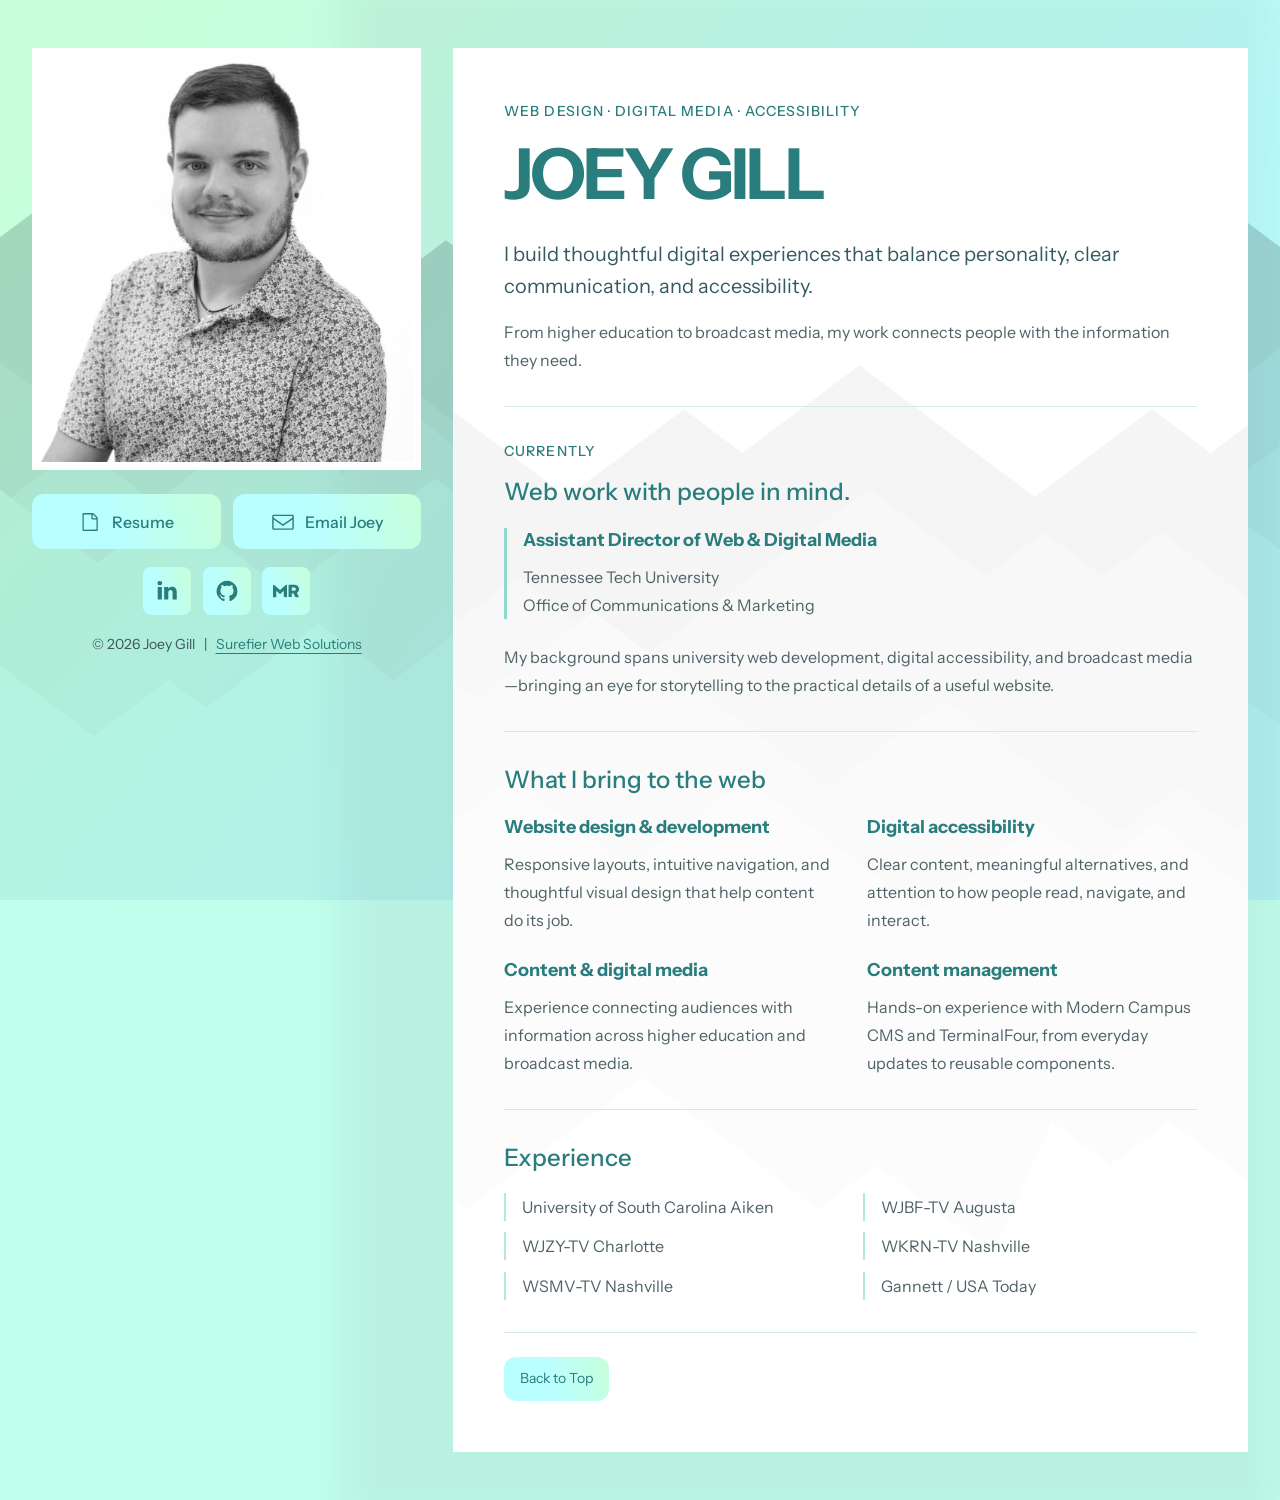
==== index.html @ 27c23888 "Minor fixes" ====
<!doctype html><html lang="en"><head>
		<title>Joey Gill</title>
		<meta charset="utf-8" />
		<meta name="viewport" content="width=device-width,initial-scale=1" />
		<meta name="color-scheme" content="light only" />
		<meta name="description" content="Joey Gill — web design, digital media, and accessibility. Based in Cookeville, Tennessee, with experience in higher education and broadcasting." />
		<meta name="theme-color" content="#BFFFFF" />
		<link href="https://fonts.googleapis.com/css2?display=swap&family=Instrument+Sans:ital,wght@0,400;0,500;0,700;1,400;1,500;1,700&family=Inter:ital,wght@0,300;0,500;1,300;1,500" rel="stylesheet" type="text/css" />
		
		<noscript><link rel="stylesheet" href="assets/noscript.css" /></noscript>
	<link rel="icon" type="image/svg+xml" href="assets/favicon.svg"><link rel="stylesheet" href="assets/layout.css"></head><body><a class="skip" href="#main">Skip to content</a><main id="main" class="page"><aside class="profile" aria-label="Portrait and contact links"><img class="portrait" src="assets/images/image01.jpg" alt="Joey Gill" width="1980" height="2155"><div class="profile-links"><ul id="buttons01" class="buttons-component instance-1 style-1">
										<li>
											<a href="https://drive.google.com/file/d/1wkfgF1ts8yuss76VsSdDAtjUabDiiy1A/view?usp=sharing" class="n01"><svg viewBox="0 0 40 40" aria-labelledby="buttons01-icon-1-title"><title id="buttons01-icon-1-title">Document (Alt)</title><path d="M31.8,11.4c0.3,0.3,0.6,0.7,0.8,1.3s0.3,1,0.3,1.5v19.1c0,0.4-0.2,0.8-0.5,1.1c-0.3,0.3-0.7,0.5-1.1,0.5H9.1 c-0.4,0-0.8-0.2-1.1-0.5c-0.3-0.3-0.5-0.7-0.5-1.1V6.7c0-0.4,0.2-0.8,0.5-1.1c0.3-0.3,0.7-0.5,1.1-0.5h14.9c0.4,0,0.9,0.1,1.5,0.3 c0.5,0.2,1,0.5,1.3,0.8L31.8,11.4z M24.5,7.4v6.2h6.2c-0.1-0.3-0.2-0.5-0.4-0.7l-5.2-5.2C25,7.6,24.8,7.5,24.5,7.4z M30.8,32.7v-17 h-6.9c-0.4,0-0.8-0.2-1.1-0.5c-0.3-0.3-0.5-0.7-0.5-1.1V7.3H9.6v25.5L30.8,32.7L30.8,32.7z"/></svg><span class="label">Resume</span></a>
										</li><li>
											<a href="mailto:iam@joeygill.com" class="n02"><svg viewBox="0 0 40 40" aria-labelledby="buttons01-icon-2-title"><title id="buttons01-icon-2-title">Email (Alt)</title><path d="M38,13.8v16.8c0,1.4-1.1,2.5-2.5,2.5H4.5c-1.4,0-2.5-1.1-2.5-2.5V13.8h0v-3.4c0-1.4,1.1-2.5,2.5-2.5h31c1.4,0,2.5,1.1,2.5,2.5v3.4h0ZM4.5,30.8h31c0,0,.2,0,.2-.2v-14.6l-15,10.2c-.2.1-.4.2-.7.2s-.5,0-.7-.2L4.4,16v14.6c0,0,0,.2.2.2ZM35.5,10.2H4.5c0,0-.2,0-.2.2v2.7l15.6,10.6,15.6-10.6v-2.7c0,0,0-.2-.2-.2Z" /></svg><span class="label">Email Joey</span></a>
										</li>
									</ul><ul id="icons02" class="icons-component instance-2 style-1">
										<li>
											<a class="n01" href="https://www.linkedin.com/in/joeymgill">
												<svg viewBox="0 0 40 40" aria-labelledby="icons02-icon-1-title"><title id="icons02-icon-1-title">LinkedIn</title><path d="M12.1,13.8v19.1H5.7V13.8C5.7,13.8,12.1,13.8,12.1,13.8z M12.5,7.9c0,0.9-0.3,1.7-1,2.4c-0.7,0.6-1.5,0.9-2.6,0.9h0 c-1.1,0-1.9-0.3-2.5-0.9c-0.6-0.6-1-1.4-1-2.4c0-1,0.3-1.7,1-2.4S7.9,4.6,9,4.6s1.9,0.3,2.6,0.9S12.5,6.9,12.5,7.9z M35,22v11h-6.4 V22.7c0-1.4-0.3-2.4-0.8-3.2c-0.5-0.8-1.3-1.1-2.4-1.1c-0.8,0-1.5,0.2-2,0.7c-0.5,0.4-1,1-1.2,1.7c-0.1,0.4-0.2,0.9-0.2,1.6v10.7 h-6.4c0-5.1,0-9.3,0-12.5s0-5.1,0-5.7l0-0.9H22v2.8h0c0.3-0.4,0.5-0.8,0.8-1.1c0.3-0.3,0.6-0.6,1.1-1c0.5-0.4,1-0.6,1.7-0.8 c0.7-0.2,1.4-0.3,2.2-0.3c2.2,0,4,0.7,5.3,2.2C34.4,17,35,19.1,35,22L35,22z"/></svg>
												<span class="label">LinkedIn</span>
											</a>
										</li><!-- Temporarily hidden profile; restore when ready.
<li>
											<a class="n02" href="https://dribbble.com/joey-gill">
												<svg viewBox="0 0 40 40" aria-labelledby="icons02-icon-2-title"><title id="icons02-icon-2-title">Dribbble</title><path d="M25.6,32.6c-0.6-3.4-1.6-6.8-2.9-10.4h0l0,0c-0.2,0.1-0.5,0.2-0.9,0.3c-0.4,0.1-1.1,0.5-2.1,1c-1,0.5-2,1.1-2.9,1.7 c-0.9,0.6-1.8,1.4-2.7,2.4c-0.9,1-1.7,2-2.1,3.1l-0.3-0.2c2.6,2.1,5.5,3.1,8.7,3.1C22.1,33.7,23.8,33.3,25.6,32.6L25.6,32.6z M21.7,19.9c-0.3-0.7-0.7-1.5-1.1-2.3c-4.3,1.3-9,1.9-14,1.9c0,0.1,0,0.2,0,0.4c0,1.7,0.3,3.4,0.9,4.9s1.5,3,2.6,4.2 c0.7-1.2,1.6-2.4,2.6-3.5s2-1.9,3-2.6s1.9-1.2,2.7-1.7c0.9-0.5,1.5-0.8,2.1-1l0.8-0.3c0.1,0,0.1,0,0.3-0.1 C21.5,20,21.6,20,21.7,19.9L21.7,19.9z M19.5,15.5c-1.7-3-3.4-5.6-5.1-7.9c-1.9,0.9-3.5,2.2-4.9,3.9s-2.2,3.6-2.7,5.7 C11,17.2,15.2,16.6,19.5,15.5L19.5,15.5z M33.7,22.2c-2.9-0.8-5.8-1-8.5-0.6c1.2,3.3,2.1,6.6,2.7,9.8c1.5-1,2.8-2.4,3.9-4 C32.8,25.8,33.4,24.1,33.7,22.2z M16.9,6.7C16.9,6.7,16.9,6.7,16.9,6.7C16.9,6.7,16.9,6.7,16.9,6.7z M29.2,9.7 c-2.6-2.3-5.6-3.4-9-3.4c-1.1,0-2.1,0.1-3.2,0.4c1.8,2.4,3.5,5,5.1,8c1-0.4,1.9-0.8,2.7-1.3c0.8-0.5,1.5-0.9,2-1.3s0.9-0.8,1.4-1.2 s0.7-0.7,0.8-0.8L29.2,9.7z M33.9,19.9c0-3.2-1.1-6.1-3.1-8.6l0,0c-0.1,0.2-0.3,0.3-0.4,0.5c-0.1,0.2-0.4,0.5-0.9,0.9 c-0.5,0.4-1,0.9-1.5,1.3c-0.5,0.4-1.2,0.8-2.1,1.4c-0.9,0.5-1.8,1-2.7,1.3c0.3,0.7,0.7,1.4,0.9,2c0,0.1,0.1,0.2,0.1,0.4 c0.1,0.2,0.1,0.3,0.2,0.3c0.5-0.1,1-0.1,1.6-0.1c0.5,0,1,0,1.5,0c0.5,0,1,0,1.4,0s0.9,0,1.3,0.1c0.4,0,0.8,0.1,1.2,0.1 c0.4,0,0.7,0.1,1,0.1c0.3,0,0.6,0.1,0.8,0.1c0.2,0,0.4,0.1,0.5,0.1L33.9,19.9z M36.2,20c0,2.9-0.7,5.6-2.1,8 c-1.4,2.5-3.4,4.4-5.8,5.8s-5.1,2.1-8,2.1c-2.9,0-5.6-0.7-8-2.1S7.8,30.5,6.3,28s-2.1-5.1-2.1-8s0.7-5.6,2.1-8s3.4-4.4,5.8-5.8 s5.1-2.1,8-2.1c2.9,0,5.6,0.7,8,2.1s4.4,3.4,5.8,5.8C35.5,14.4,36.2,17.1,36.2,20z"/></svg>
												<span class="label">Dribbble</span>
											</a>
										</li>
-->
<li>
											<a class="n03" href="https://github.com/joeymgill">
												<svg viewBox="0 0 40 40" aria-labelledby="icons02-icon-3-title"><title id="icons02-icon-3-title">GitHub</title><path d="M36,20.3c0,3.5-1,6.6-3.1,9.4c-2,2.8-4.7,4.7-7.9,5.8c-0.4,0.1-0.6,0-0.8-0.1c-0.2-0.2-0.3-0.4-0.3-0.6v-4.4 c0-1.3-0.4-2.3-1.1-3c0.8-0.1,1.5-0.2,2.1-0.4c0.6-0.2,1.3-0.4,2-0.8c0.7-0.4,1.2-0.8,1.7-1.4c0.5-0.5,0.8-1.3,1.1-2.2 s0.4-2,0.4-3.1c0-1.7-0.5-3.1-1.6-4.3c0.5-1.3,0.5-2.7-0.2-4.2c-0.4-0.1-1,0-1.7,0.2c-0.7,0.3-1.4,0.6-1.9,0.9L24,12.5 c-1.3-0.4-2.6-0.5-4-0.5s-2.7,0.2-4,0.5c-0.2-0.2-0.5-0.3-0.9-0.6c-0.4-0.2-0.9-0.5-1.7-0.8c-0.8-0.3-1.4-0.4-1.8-0.3 c-0.6,1.6-0.7,3-0.1,4.2c-1.1,1.2-1.6,2.6-1.6,4.3c0,1.2,0.1,2.2,0.4,3.1s0.6,1.6,1.1,2.2s1,1,1.7,1.4c0.7,0.4,1.3,0.6,2,0.8 c0.6,0.2,1.3,0.3,2.1,0.4c-0.6,0.5-0.9,1.2-1,2.1c-0.3,0.1-0.6,0.2-0.9,0.3c-0.3,0.1-0.7,0.1-1.2,0.1c-0.5,0-0.9-0.1-1.4-0.4 c-0.5-0.3-0.8-0.7-1.2-1.3c-0.3-0.4-0.6-0.8-1-1.1c-0.4-0.3-0.8-0.4-1-0.5L9,26.5c-0.3,0-0.5,0-0.6,0.1c-0.1,0.1-0.1,0.1-0.1,0.2 c0,0.1,0.1,0.2,0.2,0.3c0.1,0.1,0.2,0.2,0.3,0.2l0.1,0.1c0.3,0.1,0.6,0.4,0.9,0.8s0.5,0.7,0.7,1.1l0.2,0.5c0.2,0.5,0.5,1,0.9,1.3 c0.4,0.3,0.9,0.5,1.4,0.6c0.5,0.1,1,0.1,1.4,0.1c0.5,0,0.9,0,1.2-0.1l0.5-0.1c0,0.5,0,1.1,0,1.9c0,0.7,0,1.1,0,1.1 c0,0.2-0.1,0.5-0.3,0.6c-0.2,0.2-0.5,0.2-0.8,0.1c-3.2-1.1-5.8-3-7.9-5.8S4,23.8,4,20.3c0-2.9,0.7-5.6,2.1-8S9.5,7.8,12,6.4 s5.1-2.1,8-2.1s5.6,0.7,8,2.1s4.4,3.4,5.8,5.8S36,17.4,36,20.3L36,20.3z"/></svg>
												<span class="label">GitHub</span>
											</a>
										</li>
<li>
											<a class="n04" href="https://www.muckrack.com/joeygill">
												<svg viewBox="0 0 40 40" aria-labelledby="icons02-icon-4-title"><title id="icons02-icon-4-title">Muck Rack</title><path d="M10.78,18.67c2.69-2.47,5.32-4.83,7.87-7.27c0.85-0.82,1.73-1.02,2.87-0.75c0,6.21,0,12.41,0,18.79 c-1.51,0-3.02,0.03-4.52-0.04c-0.16-0.01-0.42-0.57-0.42-0.87c-0.03-2.53-0.02-5.06-0.02-7.59c0-0.32,0-0.64,0-1.18 c-0.4,0.32-0.66,0.52-0.91,0.74c-1.34,1.17-2.7,2.33-4.01,3.54c-0.62,0.58-1.11,0.61-1.74,0.01c-1.27-1.2-2.6-2.34-3.91-3.51 c-0.23-0.21-0.49-0.4-0.88-0.72c-0.02,0.51-0.05,0.84-0.05,1.18c0,2.5-0.03,4.99,0.01,7.49c0.01,0.79-0.26,1.01-1.01,0.98 c-1.1-0.05-2.2-0.03-3.31-0.01C0.22,29.48,0,29.29,0,28.74c0.01-5.84,0-11.67,0.02-17.51c0-0.22,0.2-0.62,0.28-0.62 c0.68,0.07,1.53-0.01,1.98,0.37c2.03,1.71,3.95,3.55,5.91,5.34C9.03,17.09,9.87,17.85,10.78,18.67z M28.84,23.64 c0,2.01,0,3.84,0,5.75c-1.66,0-3.23,0-4.89,0c0-6.25,0-12.48,0-18.86c0.34,0,0.68,0,1.03,0c2.66,0,5.32,0,7.98,0 c3.36,0,5.71,1.54,6.65,4.36c1.01,3.03,0.03,6.05-2.59,8.01c-0.08,0.06-0.17,0.1-0.31,0.19c0.92,1.65,1.8,3.23,2.68,4.81 c0.68,1.22,0.49,1.58-0.86,1.58c-1.1,0-2.21-0.03-3.31,0.01c-0.57,0.02-0.89-0.19-1.12-0.7c-0.67-1.44-1.44-2.83-2.06-4.29 c-0.3-0.7-0.7-0.92-1.4-0.85C30.09,23.68,29.54,23.64,28.84,23.64z M28.91,19.49c1.51,0,2.9,0.04,4.29-0.01 c1.04-0.04,1.77-0.94,1.87-2.14c0.11-1.23-0.47-2.46-1.45-2.55c-1.56-0.14-3.14-0.04-4.72-0.04C28.91,16.36,28.91,17.87,28.91,19.49 z"/></svg>
												<span class="label">Muck Rack</span>
											</a>
										</li>
									</ul><p class="copyright">© 2026 Joey Gill &nbsp;&nbsp;|&nbsp;&nbsp; <a href="https://surefier.com" target="_blank">Surefier Web Solutions</a></p></div></aside><div class="content"><header><p class="eyebrow">Web design · Digital media · Accessibility</p><h1>Joey Gill</h1><p class="intro">I build thoughtful digital experiences that balance personality, clear communication, and accessibility.</p><p>From higher education to broadcast media, my work connects people with the information they need.</p></header><section aria-labelledby="current-title"><p class="eyebrow">Currently</p><h2 id="current-title">Web work with people in mind.</h2><div class="current-role"><h3>Assistant Director of Web &amp; Digital Media</h3><p>Tennessee Tech University<br>Office of Communications &amp; Marketing</p></div><p>My background spans university web development, digital accessibility, and broadcast media—bringing an eye for storytelling to the practical details of a useful website.</p></section><section aria-labelledby="expertise-title"><h2 id="expertise-title">What I bring to the web</h2><div class="expertise"><article><h3>Website design &amp; development</h3><p>Responsive layouts, intuitive navigation, and thoughtful visual design that help content do its job.</p></article><article><h3>Digital accessibility</h3><p>Clear content, meaningful alternatives, and attention to how people read, navigate, and interact.</p></article><article><h3>Content &amp; digital media</h3><p>Experience connecting audiences with information across higher education and broadcast media.</p></article><article><h3>Content management</h3><p>Hands-on experience with Modern Campus CMS and TerminalFour, from everyday updates to reusable components.</p></article></div></section><section aria-labelledby="experience-title"><h2 id="experience-title">Experience</h2><div id="list01" class="list-component instance-1">
										<ul>
											<li>
												<p>University of South Carolina Aiken</p>
											</li><li>
												<p>WJBF-TV Augusta</p>
											</li><li>
												<p>WJZY-TV Charlotte</p>
											</li><li>
												<p>WKRN-TV Nashville</p>
											</li><li>
												<p>WSMV-TV Nashville</p>
											</li><li>
												<p>Gannett / USA Today</p>
											</li>
										</ul>
									</div></section><footer><a class="back-top" href="#main">Back to Top</a></footer></div></main><script src="assets/mobile-layout.js"></script></body></html>
---- assets/noscript.css ----
body {
	overflow: auto !important;
}

.site-main {
	opacity: 1.0 !important;
	transform: none !important;
	transition: none !important;
	filter: none !important;
}
---- assets/layout.css ----
*{box-sizing:border-box}html{font-size:16px;scroll-behavior:smooth;color-scheme:light}body{margin:0;background:#c1ffed;color:#4d6266;font:1rem/1.75 'Instrument Sans',Arial,sans-serif}a{color:#297d7d;text-underline-offset:.25em}a:hover{color:#195858}a:focus-visible{outline:3px solid #297d7d;outline-offset:5px}.skip{position:absolute;top:-100px;left:1rem;padding:1rem;background:white;z-index:5}.skip:focus{top:1rem}.page{max-width:1450px;margin:3rem auto;display:grid;grid-template-columns:minmax(260px,32%) minmax(0,1fr);gap:2rem;padding:0 2rem;align-items:start}.profile{position:sticky;top:2rem;min-width:0}.portrait{display:block;width:100%;height:auto;object-fit:cover;border:8px solid white;filter:grayscale(1);transition:filter .25s}.portrait:hover{filter:grayscale(0)}.profile-links{padding:1.5rem 0;text-align:center}.buttons-component{list-style:none;padding:0;margin:0;display:flex;gap:.75rem;flex-wrap:wrap;justify-content:center}.buttons-component li{flex:1;min-width:130px}.buttons-component a{display:flex;align-items:center;justify-content:center;gap:.6rem;padding:.85rem .6rem;background:#baffff;border:1px solid #82caca;border-radius:5px;text-decoration:none;font-weight:500;min-height:48px}.buttons-component a:hover,.icons-component a:hover{background:#92fcfc}.buttons-component svg{width:24px;height:24px;fill:currentColor;flex-shrink:0}.icons-component{list-style:none;margin:1.1rem 0;padding:0;display:flex;justify-content:center;gap:.7rem;flex-wrap:wrap}.icons-component a{display:flex;justify-content:center;align-items:center;width:48px;height:48px;border-radius:50%;background:#baffff;color:#297d7d}.icons-component svg{width:26px;height:26px;fill:currentColor}.icons-component .label{position:absolute;width:1px;height:1px;padding:0;overflow:hidden;clip-path:inset(50%);white-space:nowrap}.location{font-size:.875rem;margin:1rem 0 0}.content{background:#fff;padding:clamp(1.5rem,4vw,4rem);min-width:0}.eyebrow{text-transform:uppercase;letter-spacing:.075em;font-size:.875rem;font-weight:500;color:#297d7d;margin:0 0 .8rem}h1{font-size:clamp(3rem,5.5vw,5rem);line-height:1.1;letter-spacing:-.045em;color:#297d7d;text-transform:uppercase;margin:0 0 1.5rem;font-weight:700}h2{color:#297d7d;font-size:1.5rem;line-height:1.35;margin:0 0 1.2rem;font-weight:500}h3{color:#297d7d;font-size:1.125rem;line-height:1.4;margin:0 0 .6rem;font-weight:700}p{margin:0 0 1rem}.intro{font-size:1.25rem;line-height:1.6;color:#345c60}section{border-top:1px solid #d7e9e5;margin-top:2rem;padding-top:2rem}.current-role{border-left:3px solid #92d9cd;padding-left:1rem;margin-bottom:1.5rem}.current-role p{margin:0}.expertise{display:grid;grid-template-columns:1fr 1fr;gap:1.5rem 2rem}.expertise p{margin:0}#list01 ul{display:grid;grid-template-columns:1fr 1fr;gap:.7rem 1.5rem;list-style:none;padding:0;margin:0}#list01 li{padding-left:1rem;border-left:2px solid #b5e8dc}#list01 p{margin:0}footer{border-top:1px solid #d7e9e5;margin-top:2rem;padding-top:1.5rem;font-size:.875rem}@media(max-width:850px){.page{grid-template-columns:minmax(230px,34%) minmax(0,1fr);gap:1.2rem;padding:0 1.2rem;margin:1.5rem auto}.expertise,#list01 ul{grid-template-columns:1fr}.buttons-component{flex-direction:column}.content{padding:1.5rem}}@media(max-width:620px){.page{grid-template-columns:1fr;max-width:600px}.profile{position:static}.portrait{max-width:320px;margin:auto}.buttons-component{flex-direction:row}.profile-links{max-width:400px;margin:auto}.content{padding:1.75rem 1.5rem}h1{font-size:3.25rem}.eyebrow{letter-spacing:.035em}}@media(prefers-reduced-motion:reduce){html{scroll-behavior:auto}*{transition:none!important}}
/* Original Carrd background and surface treatment. */
body::before{
	background-attachment: scroll;
	content: '';
	display: block;
	height: 100vh;
	left: 0;
	pointer-events: none;
	position: fixed;
	top: 0;
	transform: scale(1);
	width: 100vw;
	z-index: 0;
	background-image: url('data:image/svg+xml;charset=utf8,%3Csvg%20width%3D%22640%22%20height%3D%22480%22%20viewBox%3D%220%200%20640%20480%22%20xmlns%3D%22http%3A%2F%2Fwww.w3.org%2F2000%2Fsvg%22%20preserveAspectRatio%3D%22none%22%3E%20%3Cstyle%3E%20%3Aroot%20%7B%20opacity%3A%200.27%3B%20%7D%20path%20%7B%20fill%3A%20%238CD1C9%3B%20stroke%3A%20none%3B%20stroke-width%3A%200%3B%20vector-effect%3A%20non-scaling-stroke%3B%20%7D%20path.z0%20%7B%20fill%3A%20%23466965%20%7D%20path.z1%20%7B%20fill%3A%20%2358847f%20%7D%20path.z2%20%7B%20fill%3A%20%236a9f99%20%7D%20path.z3%20%7B%20fill%3A%20%237dbab3%20%7D%20%3C%2Fstyle%3E%20%3Cpath%20d%3D%22m%200%2C0%20l%2020%2C15%20l%2020%2C15%20l%2020%2C-15%20l%2020%2C15%20l%2020%2C15%20l%2020%2C-15%20l%2020%2C-15%20l%2020%2C-15%20l%2020%2C15%20l%2020%2C15%20l%2020%2C-15%20l%2020%2C15%20l%2020%2C15%20l%2020%2C-15%20l%2020%2C-15%20l%2020%2C-15%20l%2020%2C15%20l%2020%2C15%20l%2020%2C-15%20l%2020%2C15%20l%2020%2C15%20l%2020%2C-15%20l%2020%2C-15%20l%2020%2C-15%20l%2020%2C15%20l%2020%2C15%20l%2020%2C-15%20l%2020%2C15%20l%2020%2C15%20l%2020%2C-15%20l%2020%2C-15%20l%2020%2C-15%20l%2020%2C15%20l%2020%2C15%20l%2020%2C-15%20l%2020%2C15%20l%2020%2C15%20l%2020%2C-15%20l%2020%2C-15%20l%2020%2C-15%20l%200%2C480%20l%20-800%2C0%22%20transform%3D%22translate%28-3.491%2C113.1429%29%22%20class%3D%22z0%22%3E%3C%2Fpath%3E%20%3Cpath%20d%3D%22m%200%2C30%20l%2020%2C-15%20l%2020%2C-15%20l%2020%2C-15%20l%2020%2C15%20l%2020%2C-15%20l%2020%2C-15%20l%2020%2C15%20l%2020%2C15%20l%2020%2C15%20l%2020%2C15%20l%2020%2C15%20l%2020%2C15%20l%2020%2C-15%20l%2020%2C-15%20l%2020%2C-15%20l%2020%2C15%20l%2020%2C-15%20l%2020%2C-15%20l%2020%2C-15%20l%2020%2C15%20l%2020%2C-15%20l%2020%2C-15%20l%2020%2C15%20l%2020%2C15%20l%2020%2C15%20l%2020%2C15%20l%2020%2C15%20l%2020%2C15%20l%2020%2C-15%20l%2020%2C-15%20l%2020%2C-15%20l%2020%2C15%20l%2020%2C-15%20l%2020%2C-15%20l%2020%2C-15%20l%2020%2C15%20l%2020%2C-15%20l%2020%2C-15%20l%2020%2C15%20l%2020%2C15%20l%2020%2C15%20l%2020%2C15%20l%2020%2C15%20l%2020%2C15%20l%2020%2C-15%20l%2020%2C-15%20l%2020%2C-15%20l%2020%2C15%20l%200%2C450%20l%20-960%2C0%22%20transform%3D%22translate%28-4.9806%2C175.4805%29%22%20class%3D%22z1%22%3E%3C%2Fpath%3E%20%3Cpath%20d%3D%22m%200%2C30%20l%2020%2C-15%20l%2020%2C-15%20l%2020%2C15%20l%2020%2C15%20l%2020%2C-15%20l%2020%2C-15%20l%2020%2C-15%20l%2020%2C15%20l%2020%2C15%20l%2020%2C-15%20l%2020%2C-15%20l%2020%2C15%20l%2020%2C15%20l%2020%2C15%20l%2020%2C15%20l%2020%2C15%20l%2020%2C-15%20l%2020%2C-15%20l%2020%2C-15%20l%2020%2C-15%20l%2020%2C-15%20l%2020%2C15%20l%2020%2C-15%20l%2020%2C15%20l%2020%2C-15%20l%2020%2C15%20l%2020%2C15%20l%2020%2C15%20l%2020%2C15%20l%2020%2C-15%20l%2020%2C15%20l%2020%2C-15%20l%2020%2C-15%20l%2020%2C-15%20l%2020%2C15%20l%2020%2C15%20l%2020%2C-15%20l%2020%2C-15%20l%2020%2C-15%20l%2020%2C15%20l%2020%2C15%20l%2020%2C-15%20l%2020%2C-15%20l%2020%2C15%20l%2020%2C15%20l%2020%2C15%20l%2020%2C15%20l%2020%2C15%20l%2020%2C-15%20l%2020%2C-15%20l%2020%2C-15%20l%2020%2C-15%20l%2020%2C-15%20l%2020%2C15%20l%2020%2C-15%20l%2020%2C15%20l%2020%2C-15%20l%2020%2C15%20l%2020%2C15%20l%2020%2C15%20l%2020%2C15%20l%2020%2C-15%20l%2020%2C15%20l%2020%2C-15%20l%200%2C450%20l%20-1280%2C0%22%20transform%3D%22translate%28-18.8086%2C237.8182%29%22%20class%3D%22z2%22%3E%3C%2Fpath%3E%20%3Cpath%20d%3D%22m%200%2C-30%20l%2020%2C15%20l%2020%2C15%20l%2020%2C-15%20l%2020%2C-15%20l%2020%2C15%20l%2020%2C15%20l%2020%2C15%20l%2020%2C-15%20l%2020%2C-15%20l%2020%2C-15%20l%2020%2C-15%20l%2020%2C15%20l%2020%2C-15%20l%2020%2C15%20l%2020%2C15%20l%2020%2C-15%20l%2020%2C15%20l%2020%2C15%20l%2020%2C-15%20l%2020%2C15%20l%2020%2C15%20l%2020%2C-15%20l%2020%2C-15%20l%2020%2C-15%20l%2020%2C-15%20l%2020%2C15%20l%2020%2C-15%20l%2020%2C-15%20l%2020%2C15%20l%2020%2C15%20l%2020%2C-15%20l%2020%2C15%20l%2020%2C15%20l%2020%2C15%20l%2020%2C-15%20l%2020%2C-15%20l%2020%2C15%20l%2020%2C15%20l%2020%2C15%20l%2020%2C-15%20l%2020%2C-15%20l%2020%2C-15%20l%2020%2C-15%20l%2020%2C15%20l%2020%2C-15%20l%2020%2C15%20l%2020%2C15%20l%2020%2C-15%20l%2020%2C15%20l%2020%2C15%20l%2020%2C-15%20l%2020%2C15%20l%2020%2C15%20l%2020%2C-15%20l%2020%2C-15%20l%2020%2C-15%20l%2020%2C-15%20l%2020%2C15%20l%2020%2C-15%20l%2020%2C-15%20l%2020%2C15%20l%2020%2C15%20l%2020%2C-15%20l%2020%2C15%20l%200%2C510%20l%20-1280%2C0%22%20transform%3D%22translate%28-9.3618%2C300.1558%29%22%20class%3D%22z3%22%3E%3C%2Fpath%3E%20%3Cpath%20d%3D%22m%200%2C0%20l%2020%2C15%20l%2020%2C15%20l%2020%2C-15%20l%2020%2C-15%20l%2020%2C15%20l%2020%2C-15%20l%2020%2C-15%20l%2020%2C-15%20l%2020%2C15%20l%2020%2C15%20l%2020%2C-15%20l%2020%2C-15%20l%2020%2C15%20l%2020%2C-15%20l%2020%2C15%20l%2020%2C15%20l%2020%2C15%20l%2020%2C15%20l%2020%2C15%20l%2020%2C-15%20l%2020%2C15%20l%2020%2C-15%20l%2020%2C-15%20l%2020%2C15%20l%2020%2C15%20l%2020%2C-15%20l%2020%2C-15%20l%2020%2C-15%20l%2020%2C15%20l%2020%2C-15%20l%2020%2C-15%20l%2020%2C15%20l%2020%2C15%20l%2020%2C15%20l%2020%2C-15%20l%2020%2C-15%20l%2020%2C15%20l%2020%2C-15%20l%2020%2C-15%20l%2020%2C-15%20l%2020%2C15%20l%2020%2C15%20l%2020%2C-15%20l%2020%2C-15%20l%2020%2C15%20l%2020%2C-15%20l%2020%2C15%20l%2020%2C15%20l%2020%2C15%20l%2020%2C15%20l%2020%2C15%20l%2020%2C-15%20l%2020%2C15%20l%2020%2C-15%20l%2020%2C-15%20l%2020%2C15%20l%2020%2C15%20l%2020%2C-15%20l%2020%2C-15%20l%2020%2C-15%20l%2020%2C15%20l%2020%2C-15%20l%2020%2C-15%20l%2020%2C15%20l%200%2C480%20l%20-1280%2C0%22%20transform%3D%22translate%28-11.3754%2C362.4935%29%22%20class%3D%22z4%22%3E%3C%2Fpath%3E%3C%2Fsvg%3E'), linear-gradient(129deg, #C7FFDA 7%, #BAFFFF 71%);
	background-size: auto 100%, auto;
	background-position: center, 0% 0%;
	background-repeat: repeat-x, repeat;}
.page{position:relative;z-index:1}
.content{	background-image: url('data:image/svg+xml;charset=utf8,%3Csvg%20width%3D%22640%22%20height%3D%22480%22%20viewBox%3D%220%200%20640%20480%22%20xmlns%3D%22http%3A%2F%2Fwww.w3.org%2F2000%2Fsvg%22%20preserveAspectRatio%3D%22none%22%3E%20%3Cstyle%3E%20%3Aroot%20%7B%20opacity%3A%200.07%3B%20%7D%20path%20%7B%20fill%3A%20%23FFFFFF%3B%20stroke%3A%20none%3B%20stroke-width%3A%200%3B%20vector-effect%3A%20non-scaling-stroke%3B%20%7D%20path.z0%20%7B%20fill%3A%20%23808080%20%7D%20path.z1%20%7B%20fill%3A%20%23a1a1a1%20%7D%20path.z2%20%7B%20fill%3A%20%23c2c2c2%20%7D%20path.z3%20%7B%20fill%3A%20%23e3e3e3%20%7D%20%3C%2Fstyle%3E%20%3Cpath%20d%3D%22m%200%2C0%20l%2020%2C-15%20l%2020%2C15%20l%2020%2C15%20l%2020%2C15%20l%2020%2C-15%20l%2020%2C-15%20l%2020%2C15%20l%2020%2C-15%20l%2020%2C-15%20l%2020%2C15%20l%2020%2C15%20l%2020%2C15%20l%2020%2C-15%20l%2020%2C-15%20l%2020%2C15%20l%2020%2C-15%20l%2020%2C-15%20l%2020%2C15%20l%2020%2C15%20l%2020%2C15%20l%2020%2C-15%20l%2020%2C-15%20l%2020%2C15%20l%2020%2C-15%20l%2020%2C-15%20l%2020%2C15%20l%2020%2C15%20l%2020%2C15%20l%2020%2C-15%20l%2020%2C-15%20l%2020%2C15%20l%2020%2C-15%20l%2020%2C-15%20l%2020%2C15%20l%2020%2C15%20l%2020%2C15%20l%2020%2C-15%20l%2020%2C-15%20l%2020%2C15%20l%2020%2C-15%20l%200%2C480%20l%20-800%2C0%22%20transform%3D%22translate%280%2C123.4286%29%22%20class%3D%22z0%22%3E%20%3CanimateTransform%20attributeName%3D%22transform%22%20type%3D%22translate%22%20values%3D%220%20123.4286%3B-160%20123.4286%22%20dur%3D%2215000ms%22%20repeatCount%3D%22indefinite%22%3E%3C%2FanimateTransform%3E%20%3C%2Fpath%3E%20%3Cpath%20d%3D%22m%200%2C0%20l%2020%2C-15%20l%2020%2C-15%20l%2020%2C15%20l%2020%2C15%20l%2020%2C-15%20l%2020%2C15%20l%2020%2C-15%20l%2020%2C15%20l%2020%2C15%20l%2020%2C-15%20l%2020%2C15%20l%2020%2C-15%20l%2020%2C15%20l%2020%2C15%20l%2020%2C-15%20l%2020%2C-15%20l%2020%2C-15%20l%2020%2C-15%20l%2020%2C15%20l%2020%2C15%20l%2020%2C-15%20l%2020%2C15%20l%2020%2C-15%20l%2020%2C15%20l%2020%2C15%20l%2020%2C-15%20l%2020%2C15%20l%2020%2C-15%20l%2020%2C15%20l%2020%2C15%20l%2020%2C-15%20l%2020%2C-15%20l%2020%2C-15%20l%2020%2C-15%20l%2020%2C15%20l%2020%2C15%20l%2020%2C-15%20l%2020%2C15%20l%2020%2C-15%20l%2020%2C15%20l%2020%2C15%20l%2020%2C-15%20l%2020%2C15%20l%2020%2C-15%20l%2020%2C15%20l%2020%2C15%20l%2020%2C-15%20l%2020%2C-15%20l%200%2C480%20l%20-960%2C0%22%20transform%3D%22translate%280%2C180.5714%29%22%20class%3D%22z1%22%3E%20%3CanimateTransform%20attributeName%3D%22transform%22%20type%3D%22translate%22%20values%3D%220%20180.5714%3B-320%20180.5714%22%20dur%3D%2215000ms%22%20repeatCount%3D%22indefinite%22%3E%3C%2FanimateTransform%3E%20%3C%2Fpath%3E%20%3Cpath%20d%3D%22m%200%2C30%20l%2020%2C-45%20l%2020%2C15%20l%2020%2C15%20l%2020%2C15%20l%2020%2C-15%20l%2020%2C-15%20l%2020%2C15%20l%2020%2C-15%20l%2020%2C-15%20l%2020%2C-15%20l%2020%2C15%20l%2020%2C-15%20l%2020%2C15%20l%2020%2C-15%20l%2020%2C-15%20l%2020%2C15%20l%2020%2C15%20l%2020%2C15%20l%2020%2C15%20l%2020%2C-15%20l%2020%2C-15%20l%2020%2C15%20l%2020%2C15%20l%2020%2C15%20l%2020%2C-15%20l%2020%2C15%20l%2020%2C-15%20l%2020%2C-15%20l%2020%2C15%20l%2020%2C15%20l%2020%2C-15%20l%2020%2C15%20l%2020%2C-45%20l%2020%2C15%20l%2020%2C15%20l%2020%2C15%20l%2020%2C-15%20l%2020%2C-15%20l%2020%2C15%20l%2020%2C-15%20l%2020%2C-15%20l%2020%2C-15%20l%2020%2C15%20l%2020%2C-15%20l%2020%2C15%20l%2020%2C-15%20l%2020%2C-15%20l%2020%2C15%20l%2020%2C15%20l%2020%2C15%20l%2020%2C15%20l%2020%2C-15%20l%2020%2C-15%20l%2020%2C15%20l%2020%2C15%20l%2020%2C15%20l%2020%2C-15%20l%2020%2C15%20l%2020%2C-15%20l%2020%2C-15%20l%2020%2C15%20l%2020%2C15%20l%2020%2C-15%20l%2020%2C15%20l%200%2C450%20l%20-1280%2C0%22%20transform%3D%22translate%280%2C237.7143%29%22%20class%3D%22z2%22%3E%20%3CanimateTransform%20attributeName%3D%22transform%22%20type%3D%22translate%22%20values%3D%220%20237.7143%3B-640%20237.7143%22%20dur%3D%2215000ms%22%20repeatCount%3D%22indefinite%22%3E%3C%2FanimateTransform%3E%20%3C%2Fpath%3E%20%3Cpath%20d%3D%22m%200%2C0%20l%2020%2C-15%20l%2020%2C15%20l%2020%2C-15%20l%2020%2C-15%20l%2020%2C15%20l%2020%2C-15%20l%2020%2C-15%20l%2020%2C-15%20l%2020%2C15%20l%2020%2C-15%20l%2020%2C15%20l%2020%2C-15%20l%2020%2C15%20l%2020%2C15%20l%2020%2C15%20l%2020%2C-15%20l%2020%2C-15%20l%2020%2C15%20l%2020%2C15%20l%2020%2C-15%20l%2020%2C-15%20l%2020%2C15%20l%2020%2C15%20l%2020%2C15%20l%2020%2C-15%20l%2020%2C-15%20l%2020%2C15%20l%2020%2C-15%20l%2020%2C15%20l%2020%2C15%20l%2020%2C15%20l%2020%2C-15%20l%2020%2C-15%20l%2020%2C15%20l%2020%2C-15%20l%2020%2C-15%20l%2020%2C15%20l%2020%2C-15%20l%2020%2C-15%20l%2020%2C-15%20l%2020%2C15%20l%2020%2C-15%20l%2020%2C15%20l%2020%2C-15%20l%2020%2C15%20l%2020%2C15%20l%2020%2C15%20l%2020%2C-15%20l%2020%2C-15%20l%2020%2C15%20l%2020%2C15%20l%2020%2C-15%20l%2020%2C-15%20l%2020%2C15%20l%2020%2C15%20l%2020%2C15%20l%2020%2C-15%20l%2020%2C-15%20l%2020%2C15%20l%2020%2C-15%20l%2020%2C15%20l%2020%2C15%20l%2020%2C15%20l%2020%2C-15%20l%2020%2C-15%20l%2020%2C15%20l%2020%2C-15%20l%2020%2C-15%20l%2020%2C15%20l%2020%2C-15%20l%2020%2C-15%20l%2020%2C-15%20l%2020%2C15%20l%2020%2C-15%20l%2020%2C15%20l%2020%2C-15%20l%2020%2C15%20l%2020%2C15%20l%2020%2C15%20l%2020%2C-15%20l%2020%2C-15%20l%2020%2C15%20l%2020%2C15%20l%2020%2C-15%20l%2020%2C-15%20l%2020%2C15%20l%2020%2C15%20l%2020%2C15%20l%2020%2C-15%20l%2020%2C-15%20l%2020%2C15%20l%2020%2C-15%20l%2020%2C15%20l%2020%2C15%20l%2020%2C15%20l%2020%2C-15%20l%200%2C480%20l%20-1920%2C0%22%20transform%3D%22translate%280%2C294.8571%29%22%20class%3D%22z3%22%3E%20%3CanimateTransform%20attributeName%3D%22transform%22%20type%3D%22translate%22%20values%3D%220%20294.8571%3B-1280%20294.8571%22%20dur%3D%2215000ms%22%20repeatCount%3D%22indefinite%22%3E%3C%2FanimateTransform%3E%20%3C%2Fpath%3E%20%3Cpath%20d%3D%22m%200%2C60%20l%2020%2C-45%20l%2020%2C15%20l%2020%2C-15%20l%2020%2C15%20l%2020%2C15%20l%2020%2C-15%20l%2020%2C-15%20l%2020%2C15%20l%2020%2C-15%20l%2020%2C-15%20l%2020%2C15%20l%2020%2C15%20l%2020%2C15%20l%2020%2C-15%20l%2020%2C15%20l%2020%2C15%20l%2020%2C-15%20l%2020%2C-15%20l%2020%2C15%20l%2020%2C-15%20l%2020%2C15%20l%2020%2C-15%20l%2020%2C15%20l%2020%2C-15%20l%2020%2C-15%20l%2020%2C-15%20l%2020%2C15%20l%2020%2C15%20l%2020%2C15%20l%2020%2C-15%20l%2020%2C15%20l%2020%2C15%20l%2020%2C-45%20l%2020%2C15%20l%2020%2C-15%20l%2020%2C15%20l%2020%2C15%20l%2020%2C-15%20l%2020%2C-15%20l%2020%2C15%20l%2020%2C-15%20l%2020%2C-15%20l%2020%2C15%20l%2020%2C15%20l%2020%2C15%20l%2020%2C-15%20l%2020%2C15%20l%2020%2C15%20l%2020%2C-15%20l%2020%2C-15%20l%2020%2C15%20l%2020%2C-15%20l%2020%2C15%20l%2020%2C-15%20l%2020%2C15%20l%2020%2C-15%20l%2020%2C-15%20l%2020%2C-15%20l%2020%2C15%20l%2020%2C15%20l%2020%2C15%20l%2020%2C-15%20l%2020%2C15%20l%2020%2C15%20l%2020%2C-45%20l%2020%2C15%20l%2020%2C-15%20l%2020%2C15%20l%2020%2C15%20l%2020%2C-15%20l%2020%2C-15%20l%2020%2C15%20l%2020%2C-15%20l%2020%2C-15%20l%2020%2C15%20l%2020%2C15%20l%2020%2C15%20l%2020%2C-15%20l%2020%2C15%20l%2020%2C15%20l%2020%2C-15%20l%2020%2C-15%20l%2020%2C15%20l%2020%2C-15%20l%2020%2C15%20l%2020%2C-15%20l%2020%2C15%20l%2020%2C-15%20l%2020%2C-15%20l%2020%2C-15%20l%2020%2C15%20l%2020%2C15%20l%2020%2C15%20l%2020%2C-15%20l%2020%2C15%20l%2020%2C15%20l%2020%2C-45%20l%2020%2C15%20l%2020%2C-15%20l%2020%2C15%20l%2020%2C15%20l%2020%2C-15%20l%2020%2C-15%20l%2020%2C15%20l%2020%2C-15%20l%2020%2C-15%20l%2020%2C15%20l%2020%2C15%20l%2020%2C15%20l%2020%2C-15%20l%2020%2C15%20l%2020%2C15%20l%2020%2C-15%20l%2020%2C-15%20l%2020%2C15%20l%2020%2C-15%20l%2020%2C15%20l%2020%2C-15%20l%2020%2C15%20l%2020%2C-15%20l%2020%2C-15%20l%2020%2C-15%20l%2020%2C15%20l%2020%2C15%20l%2020%2C15%20l%2020%2C-15%20l%2020%2C15%20l%2020%2C15%20l%2020%2C-45%20l%2020%2C15%20l%2020%2C-15%20l%2020%2C15%20l%2020%2C15%20l%2020%2C-15%20l%2020%2C-15%20l%2020%2C15%20l%2020%2C-15%20l%2020%2C-15%20l%2020%2C15%20l%2020%2C15%20l%2020%2C15%20l%2020%2C-15%20l%2020%2C15%20l%2020%2C15%20l%2020%2C-15%20l%2020%2C-15%20l%2020%2C15%20l%2020%2C-15%20l%2020%2C15%20l%2020%2C-15%20l%2020%2C15%20l%2020%2C-15%20l%2020%2C-15%20l%2020%2C-15%20l%2020%2C15%20l%2020%2C15%20l%2020%2C15%20l%2020%2C-15%20l%2020%2C15%20l%2020%2C15%20l%200%2C420%20l%20-3200%2C0%22%20transform%3D%22translate%280%2C352%29%22%20class%3D%22z4%22%3E%20%3CanimateTransform%20attributeName%3D%22transform%22%20type%3D%22translate%22%20values%3D%220%20352%3B-2560%20352%22%20dur%3D%2215000ms%22%20repeatCount%3D%22indefinite%22%3E%3C%2FanimateTransform%3E%20%3C%2Fpath%3E%3C%2Fsvg%3E'), linear-gradient(315deg, rgba(255,255,255,0.459) 0%, rgba(255,255,255,0.941) 54%);	background-size: auto 100%, cover;	background-position: center, 0% 0%;	background-repeat: repeat-x, repeat;	box-shadow: -2.5rem 0rem 2.25rem 4.5rem rgba(114,112,125,0.09);}
.copyright{font-size:.875rem;margin:1rem 0 0;color:#3d565a}
.back-top{display:inline-flex;align-items:center;justify-content:center;min-height:44px;padding:.55rem 1rem;background:#baffff;border:1px solid #82caca;border-radius:5px;text-decoration:none}
.back-top:hover{background:#92fcfc}
@media(prefers-reduced-motion:reduce){.content{background-image:url('data:image/svg+xml;charset=utf8,%3Csvg%20width%3D%22640%22%20height%3D%22480%22%20viewBox%3D%220%200%20640%20480%22%20xmlns%3D%22http%3A%2F%2Fwww.w3.org%2F2000%2Fsvg%22%20preserveAspectRatio%3D%22none%22%3E%20%3Cstyle%3E%20%3Aroot%20%7B%20opacity%3A%200.07%3B%20%7D%20path%20%7B%20fill%3A%20%23FFFFFF%3B%20stroke%3A%20none%3B%20stroke-width%3A%200%3B%20vector-effect%3A%20non-scaling-stroke%3B%20%7D%20path.z0%20%7B%20fill%3A%20%23808080%20%7D%20path.z1%20%7B%20fill%3A%20%23a1a1a1%20%7D%20path.z2%20%7B%20fill%3A%20%23c2c2c2%20%7D%20path.z3%20%7B%20fill%3A%20%23e3e3e3%20%7D%20%3C%2Fstyle%3E%20%3Cpath%20d%3D%22m%200%2C0%20l%2020%2C-15%20l%2020%2C15%20l%2020%2C15%20l%2020%2C15%20l%2020%2C-15%20l%2020%2C-15%20l%2020%2C15%20l%2020%2C-15%20l%2020%2C-15%20l%2020%2C15%20l%2020%2C15%20l%2020%2C15%20l%2020%2C-15%20l%2020%2C-15%20l%2020%2C15%20l%2020%2C-15%20l%2020%2C-15%20l%2020%2C15%20l%2020%2C15%20l%2020%2C15%20l%2020%2C-15%20l%2020%2C-15%20l%2020%2C15%20l%2020%2C-15%20l%2020%2C-15%20l%2020%2C15%20l%2020%2C15%20l%2020%2C15%20l%2020%2C-15%20l%2020%2C-15%20l%2020%2C15%20l%2020%2C-15%20l%2020%2C-15%20l%2020%2C15%20l%2020%2C15%20l%2020%2C15%20l%2020%2C-15%20l%2020%2C-15%20l%2020%2C15%20l%2020%2C-15%20l%200%2C480%20l%20-800%2C0%22%20transform%3D%22translate%280%2C123.4286%29%22%20class%3D%22z0%22%3E%20%20%3C%2Fpath%3E%20%3Cpath%20d%3D%22m%200%2C0%20l%2020%2C-15%20l%2020%2C-15%20l%2020%2C15%20l%2020%2C15%20l%2020%2C-15%20l%2020%2C15%20l%2020%2C-15%20l%2020%2C15%20l%2020%2C15%20l%2020%2C-15%20l%2020%2C15%20l%2020%2C-15%20l%2020%2C15%20l%2020%2C15%20l%2020%2C-15%20l%2020%2C-15%20l%2020%2C-15%20l%2020%2C-15%20l%2020%2C15%20l%2020%2C15%20l%2020%2C-15%20l%2020%2C15%20l%2020%2C-15%20l%2020%2C15%20l%2020%2C15%20l%2020%2C-15%20l%2020%2C15%20l%2020%2C-15%20l%2020%2C15%20l%2020%2C15%20l%2020%2C-15%20l%2020%2C-15%20l%2020%2C-15%20l%2020%2C-15%20l%2020%2C15%20l%2020%2C15%20l%2020%2C-15%20l%2020%2C15%20l%2020%2C-15%20l%2020%2C15%20l%2020%2C15%20l%2020%2C-15%20l%2020%2C15%20l%2020%2C-15%20l%2020%2C15%20l%2020%2C15%20l%2020%2C-15%20l%2020%2C-15%20l%200%2C480%20l%20-960%2C0%22%20transform%3D%22translate%280%2C180.5714%29%22%20class%3D%22z1%22%3E%20%20%3C%2Fpath%3E%20%3Cpath%20d%3D%22m%200%2C30%20l%2020%2C-45%20l%2020%2C15%20l%2020%2C15%20l%2020%2C15%20l%2020%2C-15%20l%2020%2C-15%20l%2020%2C15%20l%2020%2C-15%20l%2020%2C-15%20l%2020%2C-15%20l%2020%2C15%20l%2020%2C-15%20l%2020%2C15%20l%2020%2C-15%20l%2020%2C-15%20l%2020%2C15%20l%2020%2C15%20l%2020%2C15%20l%2020%2C15%20l%2020%2C-15%20l%2020%2C-15%20l%2020%2C15%20l%2020%2C15%20l%2020%2C15%20l%2020%2C-15%20l%2020%2C15%20l%2020%2C-15%20l%2020%2C-15%20l%2020%2C15%20l%2020%2C15%20l%2020%2C-15%20l%2020%2C15%20l%2020%2C-45%20l%2020%2C15%20l%2020%2C15%20l%2020%2C15%20l%2020%2C-15%20l%2020%2C-15%20l%2020%2C15%20l%2020%2C-15%20l%2020%2C-15%20l%2020%2C-15%20l%2020%2C15%20l%2020%2C-15%20l%2020%2C15%20l%2020%2C-15%20l%2020%2C-15%20l%2020%2C15%20l%2020%2C15%20l%2020%2C15%20l%2020%2C15%20l%2020%2C-15%20l%2020%2C-15%20l%2020%2C15%20l%2020%2C15%20l%2020%2C15%20l%2020%2C-15%20l%2020%2C15%20l%2020%2C-15%20l%2020%2C-15%20l%2020%2C15%20l%2020%2C15%20l%2020%2C-15%20l%2020%2C15%20l%200%2C450%20l%20-1280%2C0%22%20transform%3D%22translate%280%2C237.7143%29%22%20class%3D%22z2%22%3E%20%20%3C%2Fpath%3E%20%3Cpath%20d%3D%22m%200%2C0%20l%2020%2C-15%20l%2020%2C15%20l%2020%2C-15%20l%2020%2C-15%20l%2020%2C15%20l%2020%2C-15%20l%2020%2C-15%20l%2020%2C-15%20l%2020%2C15%20l%2020%2C-15%20l%2020%2C15%20l%2020%2C-15%20l%2020%2C15%20l%2020%2C15%20l%2020%2C15%20l%2020%2C-15%20l%2020%2C-15%20l%2020%2C15%20l%2020%2C15%20l%2020%2C-15%20l%2020%2C-15%20l%2020%2C15%20l%2020%2C15%20l%2020%2C15%20l%2020%2C-15%20l%2020%2C-15%20l%2020%2C15%20l%2020%2C-15%20l%2020%2C15%20l%2020%2C15%20l%2020%2C15%20l%2020%2C-15%20l%2020%2C-15%20l%2020%2C15%20l%2020%2C-15%20l%2020%2C-15%20l%2020%2C15%20l%2020%2C-15%20l%2020%2C-15%20l%2020%2C-15%20l%2020%2C15%20l%2020%2C-15%20l%2020%2C15%20l%2020%2C-15%20l%2020%2C15%20l%2020%2C15%20l%2020%2C15%20l%2020%2C-15%20l%2020%2C-15%20l%2020%2C15%20l%2020%2C15%20l%2020%2C-15%20l%2020%2C-15%20l%2020%2C15%20l%2020%2C15%20l%2020%2C15%20l%2020%2C-15%20l%2020%2C-15%20l%2020%2C15%20l%2020%2C-15%20l%2020%2C15%20l%2020%2C15%20l%2020%2C15%20l%2020%2C-15%20l%2020%2C-15%20l%2020%2C15%20l%2020%2C-15%20l%2020%2C-15%20l%2020%2C15%20l%2020%2C-15%20l%2020%2C-15%20l%2020%2C-15%20l%2020%2C15%20l%2020%2C-15%20l%2020%2C15%20l%2020%2C-15%20l%2020%2C15%20l%2020%2C15%20l%2020%2C15%20l%2020%2C-15%20l%2020%2C-15%20l%2020%2C15%20l%2020%2C15%20l%2020%2C-15%20l%2020%2C-15%20l%2020%2C15%20l%2020%2C15%20l%2020%2C15%20l%2020%2C-15%20l%2020%2C-15%20l%2020%2C15%20l%2020%2C-15%20l%2020%2C15%20l%2020%2C15%20l%2020%2C15%20l%2020%2C-15%20l%200%2C480%20l%20-1920%2C0%22%20transform%3D%22translate%280%2C294.8571%29%22%20class%3D%22z3%22%3E%20%20%3C%2Fpath%3E%20%3Cpath%20d%3D%22m%200%2C60%20l%2020%2C-45%20l%2020%2C15%20l%2020%2C-15%20l%2020%2C15%20l%2020%2C15%20l%2020%2C-15%20l%2020%2C-15%20l%2020%2C15%20l%2020%2C-15%20l%2020%2C-15%20l%2020%2C15%20l%2020%2C15%20l%2020%2C15%20l%2020%2C-15%20l%2020%2C15%20l%2020%2C15%20l%2020%2C-15%20l%2020%2C-15%20l%2020%2C15%20l%2020%2C-15%20l%2020%2C15%20l%2020%2C-15%20l%2020%2C15%20l%2020%2C-15%20l%2020%2C-15%20l%2020%2C-15%20l%2020%2C15%20l%2020%2C15%20l%2020%2C15%20l%2020%2C-15%20l%2020%2C15%20l%2020%2C15%20l%2020%2C-45%20l%2020%2C15%20l%2020%2C-15%20l%2020%2C15%20l%2020%2C15%20l%2020%2C-15%20l%2020%2C-15%20l%2020%2C15%20l%2020%2C-15%20l%2020%2C-15%20l%2020%2C15%20l%2020%2C15%20l%2020%2C15%20l%2020%2C-15%20l%2020%2C15%20l%2020%2C15%20l%2020%2C-15%20l%2020%2C-15%20l%2020%2C15%20l%2020%2C-15%20l%2020%2C15%20l%2020%2C-15%20l%2020%2C15%20l%2020%2C-15%20l%2020%2C-15%20l%2020%2C-15%20l%2020%2C15%20l%2020%2C15%20l%2020%2C15%20l%2020%2C-15%20l%2020%2C15%20l%2020%2C15%20l%2020%2C-45%20l%2020%2C15%20l%2020%2C-15%20l%2020%2C15%20l%2020%2C15%20l%2020%2C-15%20l%2020%2C-15%20l%2020%2C15%20l%2020%2C-15%20l%2020%2C-15%20l%2020%2C15%20l%2020%2C15%20l%2020%2C15%20l%2020%2C-15%20l%2020%2C15%20l%2020%2C15%20l%2020%2C-15%20l%2020%2C-15%20l%2020%2C15%20l%2020%2C-15%20l%2020%2C15%20l%2020%2C-15%20l%2020%2C15%20l%2020%2C-15%20l%2020%2C-15%20l%2020%2C-15%20l%2020%2C15%20l%2020%2C15%20l%2020%2C15%20l%2020%2C-15%20l%2020%2C15%20l%2020%2C15%20l%2020%2C-45%20l%2020%2C15%20l%2020%2C-15%20l%2020%2C15%20l%2020%2C15%20l%2020%2C-15%20l%2020%2C-15%20l%2020%2C15%20l%2020%2C-15%20l%2020%2C-15%20l%2020%2C15%20l%2020%2C15%20l%2020%2C15%20l%2020%2C-15%20l%2020%2C15%20l%2020%2C15%20l%2020%2C-15%20l%2020%2C-15%20l%2020%2C15%20l%2020%2C-15%20l%2020%2C15%20l%2020%2C-15%20l%2020%2C15%20l%2020%2C-15%20l%2020%2C-15%20l%2020%2C-15%20l%2020%2C15%20l%2020%2C15%20l%2020%2C15%20l%2020%2C-15%20l%2020%2C15%20l%2020%2C15%20l%2020%2C-45%20l%2020%2C15%20l%2020%2C-15%20l%2020%2C15%20l%2020%2C15%20l%2020%2C-15%20l%2020%2C-15%20l%2020%2C15%20l%2020%2C-15%20l%2020%2C-15%20l%2020%2C15%20l%2020%2C15%20l%2020%2C15%20l%2020%2C-15%20l%2020%2C15%20l%2020%2C15%20l%2020%2C-15%20l%2020%2C-15%20l%2020%2C15%20l%2020%2C-15%20l%2020%2C15%20l%2020%2C-15%20l%2020%2C15%20l%2020%2C-15%20l%2020%2C-15%20l%2020%2C-15%20l%2020%2C15%20l%2020%2C15%20l%2020%2C15%20l%2020%2C-15%20l%2020%2C15%20l%2020%2C15%20l%200%2C420%20l%20-3200%2C0%22%20transform%3D%22translate%280%2C352%29%22%20class%3D%22z4%22%3E%20%20%3C%2Fpath%3E%3C%2Fsvg%3E'),linear-gradient(315deg,rgba(255,255,255,.459) 0%,rgba(255,255,255,.941) 54%)}}

@media(max-width:620px){.profile{display:contents}.portrait{grid-row:1}.content{grid-row:2}.profile-links{grid-row:3;width:100%;padding:1.5rem 0 0}.page{row-gap:1.5rem}}

/* Carrd button gradients, corners, and hover treatment. */
.buttons-component a,.back-top{background-color:#BAFFFF;background-image:linear-gradient(250deg,#C7FFDA 0%,rgba(186,255,255,.012) 56%);background-position:0% 0%;background-repeat:repeat;background-size:cover;border:0;border-radius:.75rem;color:#297D7D;transition:transform .25s ease,color .25s ease,background-color .25s ease}
.icons-component a{background-color:#BAFFFF;background-image:linear-gradient(250deg,#C7FFDA 0%,rgba(186,255,255,.012) 67%);background-position:0% 0%;background-repeat:repeat;background-size:cover;border-radius:.5rem;color:#297D7D;transition:transform .25s ease,color .25s ease,background-color .25s ease}
.buttons-component a:hover,.back-top:hover{background-color:#92FCFC;transform:scale(1.025)}
.icons-component a:hover{background-color:#92FCFC;transform:scale(1.1125)}
@media(prefers-reduced-motion:reduce){.buttons-component a:hover,.icons-component a:hover,.back-top:hover{transform:none}}
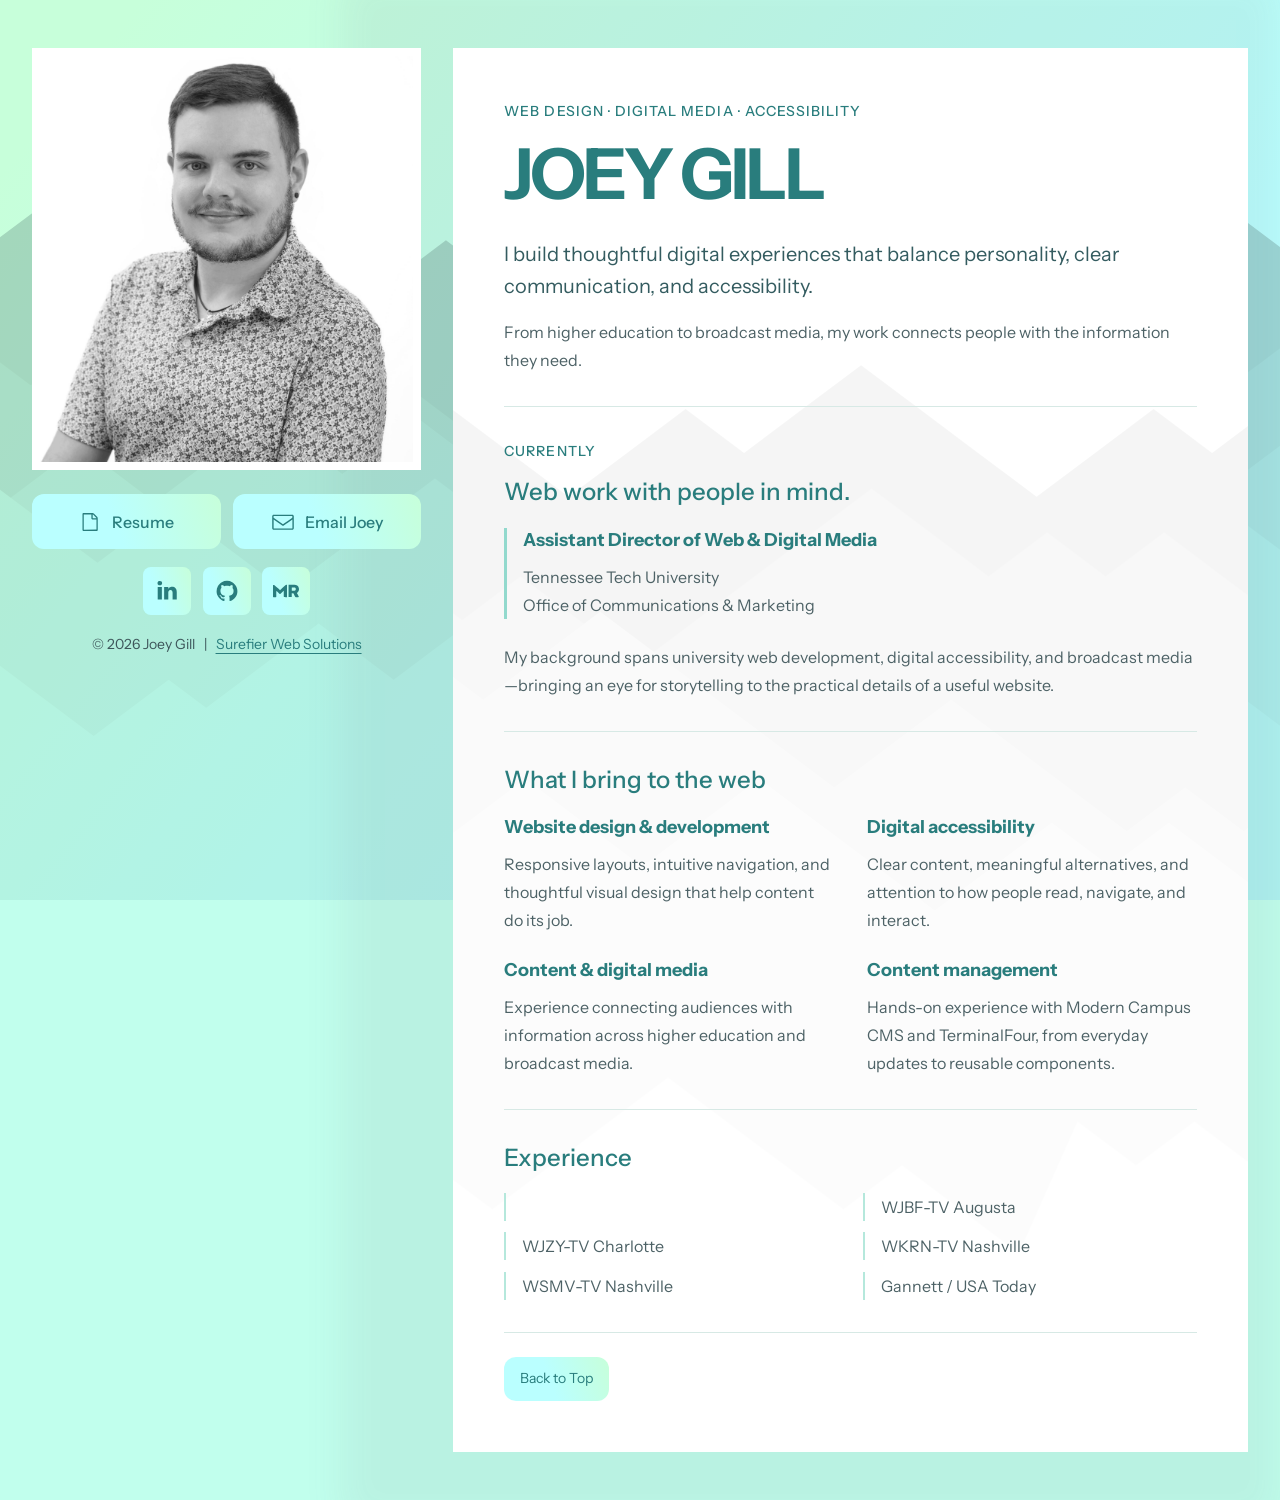
==== commit 819ef7a9: "updated experience" ====
--- a/index.html
+++ b/index.html
@@ -43,7 +43,7 @@
 									</ul><p class="copyright">© 2026 Joey Gill &nbsp;&nbsp;|&nbsp;&nbsp; <a href="https://surefier.com" target="_blank">Surefier Web Solutions</a></p></div></aside><div class="content"><header><p class="eyebrow">Web design · Digital media · Accessibility</p><h1>Joey Gill</h1><p class="intro">I build thoughtful digital experiences that balance personality, clear communication, and accessibility.</p><p>From higher education to broadcast media, my work connects people with the information they need.</p></header><section aria-labelledby="current-title"><p class="eyebrow">Currently</p><h2 id="current-title">Web work with people in mind.</h2><div class="current-role"><h3>Assistant Director of Web &amp; Digital Media</h3><p>Tennessee Tech University<br>Office of Communications &amp; Marketing</p></div><p>My background spans university web development, digital accessibility, and broadcast media—bringing an eye for storytelling to the practical details of a useful website.</p></section><section aria-labelledby="expertise-title"><h2 id="expertise-title">What I bring to the web</h2><div class="expertise"><article><h3>Website design &amp; development</h3><p>Responsive layouts, intuitive navigation, and thoughtful visual design that help content do its job.</p></article><article><h3>Digital accessibility</h3><p>Clear content, meaningful alternatives, and attention to how people read, navigate, and interact.</p></article><article><h3>Content &amp; digital media</h3><p>Experience connecting audiences with information across higher education and broadcast media.</p></article><article><h3>Content management</h3><p>Hands-on experience with Modern Campus CMS and TerminalFour, from everyday updates to reusable components.</p></article></div></section><section aria-labelledby="experience-title"><h2 id="experience-title">Experience</h2><div id="list01" class="list-component instance-1">
 										<ul>
 											<li>
-												<p>University of South Carolina Aiken</p>
+												<!--<p>University of South Carolina Aiken</p>-->
 											</li><li>
 												<p>WJBF-TV Augusta</p>
 											</li><li>
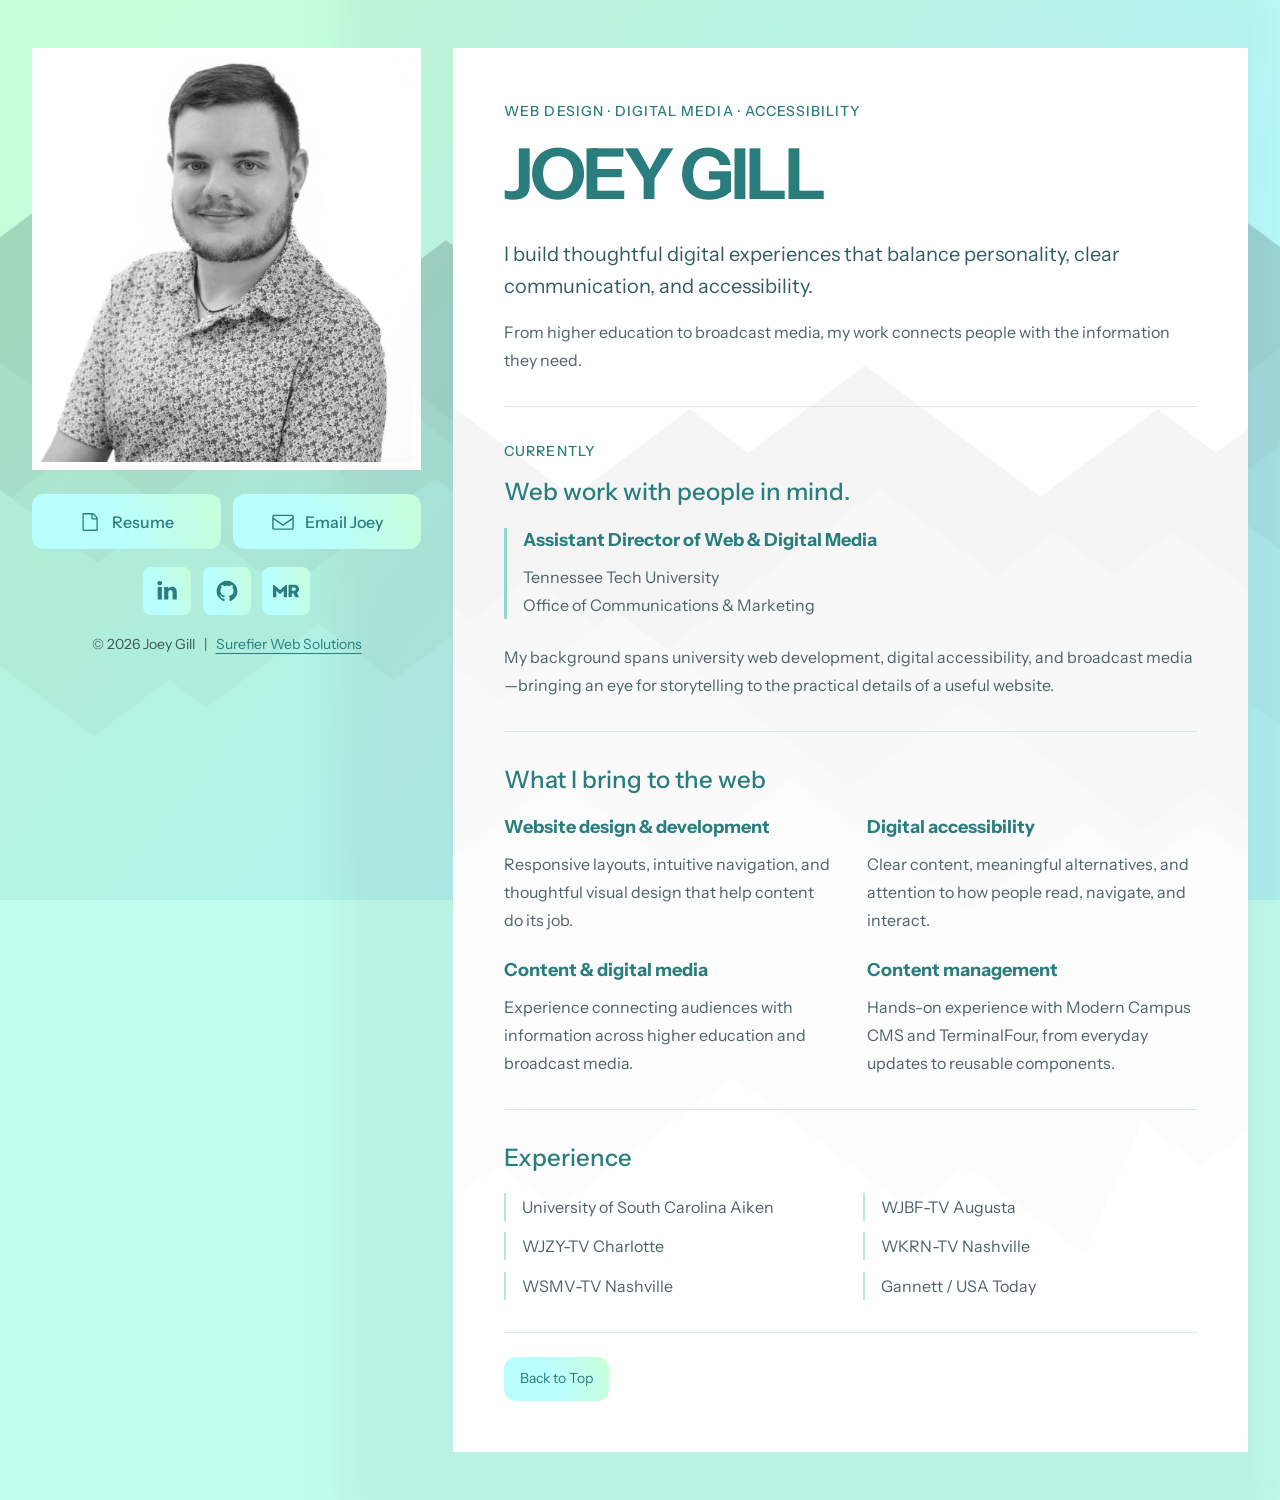
==== commit 21996de1: "Update index.html" ====
--- a/index.html
+++ b/index.html
@@ -43,7 +43,7 @@
 									</ul><p class="copyright">© 2026 Joey Gill &nbsp;&nbsp;|&nbsp;&nbsp; <a href="https://surefier.com" target="_blank">Surefier Web Solutions</a></p></div></aside><div class="content"><header><p class="eyebrow">Web design · Digital media · Accessibility</p><h1>Joey Gill</h1><p class="intro">I build thoughtful digital experiences that balance personality, clear communication, and accessibility.</p><p>From higher education to broadcast media, my work connects people with the information they need.</p></header><section aria-labelledby="current-title"><p class="eyebrow">Currently</p><h2 id="current-title">Web work with people in mind.</h2><div class="current-role"><h3>Assistant Director of Web &amp; Digital Media</h3><p>Tennessee Tech University<br>Office of Communications &amp; Marketing</p></div><p>My background spans university web development, digital accessibility, and broadcast media—bringing an eye for storytelling to the practical details of a useful website.</p></section><section aria-labelledby="expertise-title"><h2 id="expertise-title">What I bring to the web</h2><div class="expertise"><article><h3>Website design &amp; development</h3><p>Responsive layouts, intuitive navigation, and thoughtful visual design that help content do its job.</p></article><article><h3>Digital accessibility</h3><p>Clear content, meaningful alternatives, and attention to how people read, navigate, and interact.</p></article><article><h3>Content &amp; digital media</h3><p>Experience connecting audiences with information across higher education and broadcast media.</p></article><article><h3>Content management</h3><p>Hands-on experience with Modern Campus CMS and TerminalFour, from everyday updates to reusable components.</p></article></div></section><section aria-labelledby="experience-title"><h2 id="experience-title">Experience</h2><div id="list01" class="list-component instance-1">
 										<ul>
 											<li>
-												<!--<p>University of South Carolina Aiken</p>-->
+												<p>University of South Carolina Aiken</p>
 											</li><li>
 												<p>WJBF-TV Augusta</p>
 											</li><li>
@@ -56,4 +56,4 @@
 												<p>Gannett / USA Today</p>
 											</li>
 										</ul>
-									</div></section><footer><a class="back-top" href="#main">Back to Top</a></footer></div></main><script src="assets/mobile-layout.js"></script></body></html>+									</div></section><footer><a class="back-top" href="#main">Back to Top</a></footer></div></main><script src="assets/mobile-layout.js"></script></body></html>
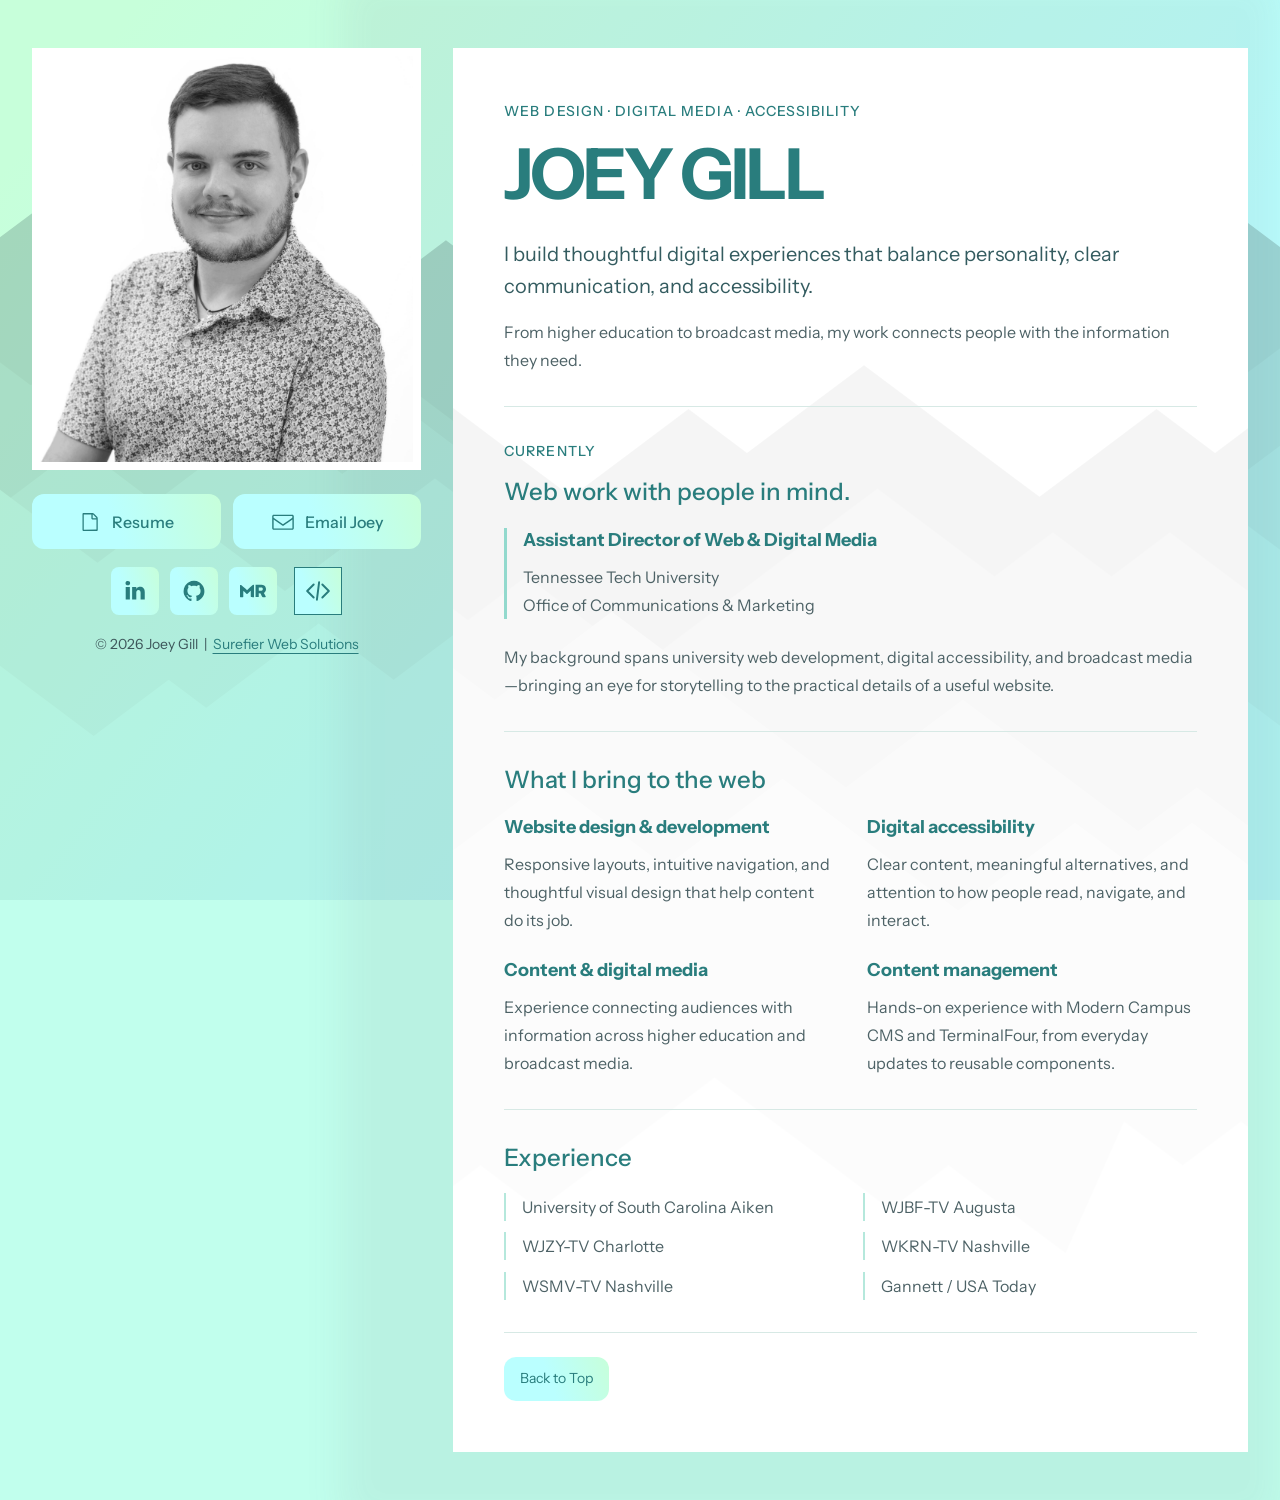
==== commit 5177a259: "Added DOS mode" ====
--- a/index.html
+++ b/index.html
@@ -27,20 +27,18 @@
 												<span class="label">Dribbble</span>
 											</a>
 										</li>
--->
-<li>
+--><li>
 											<a class="n03" href="https://github.com/joeymgill">
 												<svg viewBox="0 0 40 40" aria-labelledby="icons02-icon-3-title"><title id="icons02-icon-3-title">GitHub</title><path d="M36,20.3c0,3.5-1,6.6-3.1,9.4c-2,2.8-4.7,4.7-7.9,5.8c-0.4,0.1-0.6,0-0.8-0.1c-0.2-0.2-0.3-0.4-0.3-0.6v-4.4 c0-1.3-0.4-2.3-1.1-3c0.8-0.1,1.5-0.2,2.1-0.4c0.6-0.2,1.3-0.4,2-0.8c0.7-0.4,1.2-0.8,1.7-1.4c0.5-0.5,0.8-1.3,1.1-2.2 s0.4-2,0.4-3.1c0-1.7-0.5-3.1-1.6-4.3c0.5-1.3,0.5-2.7-0.2-4.2c-0.4-0.1-1,0-1.7,0.2c-0.7,0.3-1.4,0.6-1.9,0.9L24,12.5 c-1.3-0.4-2.6-0.5-4-0.5s-2.7,0.2-4,0.5c-0.2-0.2-0.5-0.3-0.9-0.6c-0.4-0.2-0.9-0.5-1.7-0.8c-0.8-0.3-1.4-0.4-1.8-0.3 c-0.6,1.6-0.7,3-0.1,4.2c-1.1,1.2-1.6,2.6-1.6,4.3c0,1.2,0.1,2.2,0.4,3.1s0.6,1.6,1.1,2.2s1,1,1.7,1.4c0.7,0.4,1.3,0.6,2,0.8 c0.6,0.2,1.3,0.3,2.1,0.4c-0.6,0.5-0.9,1.2-1,2.1c-0.3,0.1-0.6,0.2-0.9,0.3c-0.3,0.1-0.7,0.1-1.2,0.1c-0.5,0-0.9-0.1-1.4-0.4 c-0.5-0.3-0.8-0.7-1.2-1.3c-0.3-0.4-0.6-0.8-1-1.1c-0.4-0.3-0.8-0.4-1-0.5L9,26.5c-0.3,0-0.5,0-0.6,0.1c-0.1,0.1-0.1,0.1-0.1,0.2 c0,0.1,0.1,0.2,0.2,0.3c0.1,0.1,0.2,0.2,0.3,0.2l0.1,0.1c0.3,0.1,0.6,0.4,0.9,0.8s0.5,0.7,0.7,1.1l0.2,0.5c0.2,0.5,0.5,1,0.9,1.3 c0.4,0.3,0.9,0.5,1.4,0.6c0.5,0.1,1,0.1,1.4,0.1c0.5,0,0.9,0,1.2-0.1l0.5-0.1c0,0.5,0,1.1,0,1.9c0,0.7,0,1.1,0,1.1 c0,0.2-0.1,0.5-0.3,0.6c-0.2,0.2-0.5,0.2-0.8,0.1c-3.2-1.1-5.8-3-7.9-5.8S4,23.8,4,20.3c0-2.9,0.7-5.6,2.1-8S9.5,7.8,12,6.4 s5.1-2.1,8-2.1s5.6,0.7,8,2.1s4.4,3.4,5.8,5.8S36,17.4,36,20.3L36,20.3z"/></svg>
 												<span class="label">GitHub</span>
 											</a>
-										</li>
-<li>
+										</li><li>
 											<a class="n04" href="https://www.muckrack.com/joeygill">
 												<svg viewBox="0 0 40 40" aria-labelledby="icons02-icon-4-title"><title id="icons02-icon-4-title">Muck Rack</title><path d="M10.78,18.67c2.69-2.47,5.32-4.83,7.87-7.27c0.85-0.82,1.73-1.02,2.87-0.75c0,6.21,0,12.41,0,18.79 c-1.51,0-3.02,0.03-4.52-0.04c-0.16-0.01-0.42-0.57-0.42-0.87c-0.03-2.53-0.02-5.06-0.02-7.59c0-0.32,0-0.64,0-1.18 c-0.4,0.32-0.66,0.52-0.91,0.74c-1.34,1.17-2.7,2.33-4.01,3.54c-0.62,0.58-1.11,0.61-1.74,0.01c-1.27-1.2-2.6-2.34-3.91-3.51 c-0.23-0.21-0.49-0.4-0.88-0.72c-0.02,0.51-0.05,0.84-0.05,1.18c0,2.5-0.03,4.99,0.01,7.49c0.01,0.79-0.26,1.01-1.01,0.98 c-1.1-0.05-2.2-0.03-3.31-0.01C0.22,29.48,0,29.29,0,28.74c0.01-5.84,0-11.67,0.02-17.51c0-0.22,0.2-0.62,0.28-0.62 c0.68,0.07,1.53-0.01,1.98,0.37c2.03,1.71,3.95,3.55,5.91,5.34C9.03,17.09,9.87,17.85,10.78,18.67z M28.84,23.64 c0,2.01,0,3.84,0,5.75c-1.66,0-3.23,0-4.89,0c0-6.25,0-12.48,0-18.86c0.34,0,0.68,0,1.03,0c2.66,0,5.32,0,7.98,0 c3.36,0,5.71,1.54,6.65,4.36c1.01,3.03,0.03,6.05-2.59,8.01c-0.08,0.06-0.17,0.1-0.31,0.19c0.92,1.65,1.8,3.23,2.68,4.81 c0.68,1.22,0.49,1.58-0.86,1.58c-1.1,0-2.21-0.03-3.31,0.01c-0.57,0.02-0.89-0.19-1.12-0.7c-0.67-1.44-1.44-2.83-2.06-4.29 c-0.3-0.7-0.7-0.92-1.4-0.85C30.09,23.68,29.54,23.64,28.84,23.64z M28.91,19.49c1.51,0,2.9,0.04,4.29-0.01 c1.04-0.04,1.77-0.94,1.87-2.14c0.11-1.23-0.47-2.46-1.45-2.55c-1.56-0.14-3.14-0.04-4.72-0.04C28.91,16.36,28.91,17.87,28.91,19.49 z"/></svg>
 												<span class="label">Muck Rack</span>
 											</a>
 										</li>
-									</ul><p class="copyright">© 2026 Joey Gill &nbsp;&nbsp;|&nbsp;&nbsp; <a href="https://surefier.com" target="_blank">Surefier Web Solutions</a></p></div></aside><div class="content"><header><p class="eyebrow">Web design · Digital media · Accessibility</p><h1>Joey Gill</h1><p class="intro">I build thoughtful digital experiences that balance personality, clear communication, and accessibility.</p><p>From higher education to broadcast media, my work connects people with the information they need.</p></header><section aria-labelledby="current-title"><p class="eyebrow">Currently</p><h2 id="current-title">Web work with people in mind.</h2><div class="current-role"><h3>Assistant Director of Web &amp; Digital Media</h3><p>Tennessee Tech University<br>Office of Communications &amp; Marketing</p></div><p>My background spans university web development, digital accessibility, and broadcast media—bringing an eye for storytelling to the practical details of a useful website.</p></section><section aria-labelledby="expertise-title"><h2 id="expertise-title">What I bring to the web</h2><div class="expertise"><article><h3>Website design &amp; development</h3><p>Responsive layouts, intuitive navigation, and thoughtful visual design that help content do its job.</p></article><article><h3>Digital accessibility</h3><p>Clear content, meaningful alternatives, and attention to how people read, navigate, and interact.</p></article><article><h3>Content &amp; digital media</h3><p>Experience connecting audiences with information across higher education and broadcast media.</p></article><article><h3>Content management</h3><p>Hands-on experience with Modern Campus CMS and TerminalFour, from everyday updates to reusable components.</p></article></div></section><section aria-labelledby="experience-title"><h2 id="experience-title">Experience</h2><div id="list01" class="list-component instance-1">
+									<li class="dos-link-item"><a class="dos-link" href="/dos" title="Try this website in DOS mode" aria-label="Try this website in DOS mode" aria-describedby="dos-tooltip"><svg viewBox="0 0 24 24" aria-hidden="true" focusable="false"><path d="m8 6-6 6 6 6m8-12 6 6-6 6m-3-14-2 16" fill="none" stroke="currentColor" stroke-width="1.8" stroke-linecap="round" stroke-linejoin="round"/></svg><span class="dos-tooltip" id="dos-tooltip" role="tooltip">Try this website in DOS mode</span></a></li></ul><p class="copyright">© 2026 Joey Gill&nbsp;&nbsp;|&nbsp;&nbsp;<a href="https://surefier.com" target="_blank">Surefier Web Solutions</a></p></div></aside><div class="content"><header><p class="eyebrow">Web design · Digital media · Accessibility</p><h1>Joey Gill</h1><p class="intro">I build thoughtful digital experiences that balance personality, clear communication, and accessibility.</p><p>From higher education to broadcast media, my work connects people with the information they need.</p></header><section aria-labelledby="current-title"><p class="eyebrow">Currently</p><h2 id="current-title">Web work with people in mind.</h2><div class="current-role"><h3>Assistant Director of Web &amp; Digital Media</h3><p>Tennessee Tech University<br>Office of Communications &amp; Marketing</p></div><p>My background spans university web development, digital accessibility, and broadcast media—bringing an eye for storytelling to the practical details of a useful website.</p></section><section aria-labelledby="expertise-title"><h2 id="expertise-title">What I bring to the web</h2><div class="expertise"><article><h3>Website design &amp; development</h3><p>Responsive layouts, intuitive navigation, and thoughtful visual design that help content do its job.</p></article><article><h3>Digital accessibility</h3><p>Clear content, meaningful alternatives, and attention to how people read, navigate, and interact.</p></article><article><h3>Content &amp; digital media</h3><p>Experience connecting audiences with information across higher education and broadcast media.</p></article><article><h3>Content management</h3><p>Hands-on experience with Modern Campus CMS and TerminalFour, from everyday updates to reusable components.</p></article></div></section><section aria-labelledby="experience-title"><h2 id="experience-title">Experience</h2><div id="list01" class="list-component instance-1">
 										<ul>
 											<li>
 												<p>University of South Carolina Aiken</p>
--- a/assets/layout.css
+++ b/assets/layout.css
@@ -31,3 +31,5 @@
 .buttons-component a:hover,.back-top:hover{background-color:#92FCFC;transform:scale(1.025)}
 .icons-component a:hover{background-color:#92FCFC;transform:scale(1.1125)}
 @media(prefers-reduced-motion:reduce){.buttons-component a:hover,.icons-component a:hover,.back-top:hover{transform:none}}
+
+.icons-component .dos-link-item{position:relative;margin-left:.35rem}.icons-component .dos-link{border-radius:0;border:1px solid #297d7d}.icons-component .dos-link svg{fill:none;width:26px;height:26px}.dos-tooltip{position:absolute;bottom:calc(100% + 10px);left:50%;transform:translateX(-50%);width:max-content;max-width:min(240px,75vw);padding:.5rem .7rem;background:#163f40;color:#fff;font-size:.875rem;line-height:1.4;border-radius:4px;pointer-events:none;opacity:0;visibility:hidden;z-index:10}.dos-link:hover .dos-tooltip,.dos-link:focus-visible .dos-tooltip{opacity:1;visibility:visible}.icons-component .dos-link:hover{transform:none}
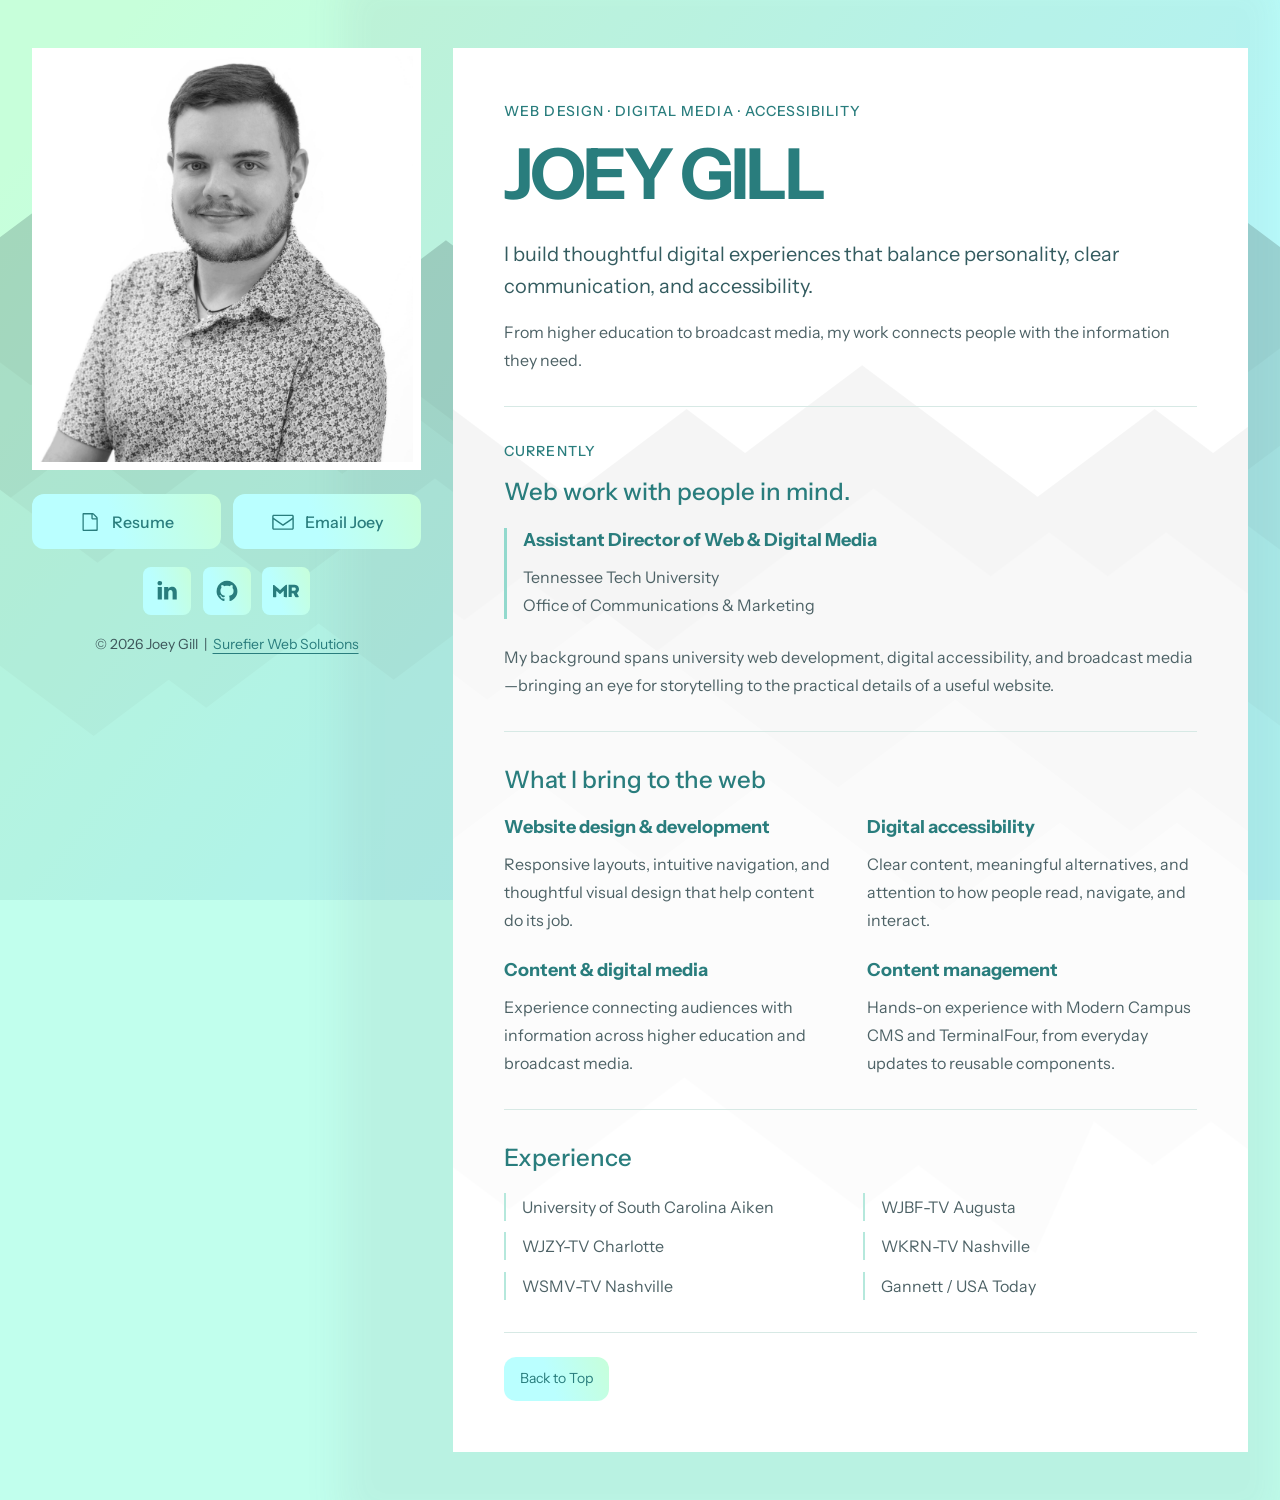
==== commit 202ea361: "Minor bug fix" ====
--- a/index.html
+++ b/index.html
@@ -38,7 +38,7 @@
 												<span class="label">Muck Rack</span>
 											</a>
 										</li>
-									<li class="dos-link-item"><a class="dos-link" href="/dos" title="Try this website in DOS mode" aria-label="Try this website in DOS mode" aria-describedby="dos-tooltip"><svg viewBox="0 0 24 24" aria-hidden="true" focusable="false"><path d="m8 6-6 6 6 6m8-12 6 6-6 6m-3-14-2 16" fill="none" stroke="currentColor" stroke-width="1.8" stroke-linecap="round" stroke-linejoin="round"/></svg><span class="dos-tooltip" id="dos-tooltip" role="tooltip">Try this website in DOS mode</span></a></li></ul><p class="copyright">© 2026 Joey Gill&nbsp;&nbsp;|&nbsp;&nbsp;<a href="https://surefier.com" target="_blank">Surefier Web Solutions</a></p></div></aside><div class="content"><header><p class="eyebrow">Web design · Digital media · Accessibility</p><h1>Joey Gill</h1><p class="intro">I build thoughtful digital experiences that balance personality, clear communication, and accessibility.</p><p>From higher education to broadcast media, my work connects people with the information they need.</p></header><section aria-labelledby="current-title"><p class="eyebrow">Currently</p><h2 id="current-title">Web work with people in mind.</h2><div class="current-role"><h3>Assistant Director of Web &amp; Digital Media</h3><p>Tennessee Tech University<br>Office of Communications &amp; Marketing</p></div><p>My background spans university web development, digital accessibility, and broadcast media—bringing an eye for storytelling to the practical details of a useful website.</p></section><section aria-labelledby="expertise-title"><h2 id="expertise-title">What I bring to the web</h2><div class="expertise"><article><h3>Website design &amp; development</h3><p>Responsive layouts, intuitive navigation, and thoughtful visual design that help content do its job.</p></article><article><h3>Digital accessibility</h3><p>Clear content, meaningful alternatives, and attention to how people read, navigate, and interact.</p></article><article><h3>Content &amp; digital media</h3><p>Experience connecting audiences with information across higher education and broadcast media.</p></article><article><h3>Content management</h3><p>Hands-on experience with Modern Campus CMS and TerminalFour, from everyday updates to reusable components.</p></article></div></section><section aria-labelledby="experience-title"><h2 id="experience-title">Experience</h2><div id="list01" class="list-component instance-1">
+									</ul><p class="copyright">© 2026 Joey Gill&nbsp;&nbsp;|&nbsp;&nbsp;<a href="https://surefier.com" target="_blank">Surefier Web Solutions</a></p></div></aside><div class="content"><header><p class="eyebrow">Web design · Digital media · Accessibility</p><h1>Joey Gill</h1><p class="intro">I build thoughtful digital experiences that balance personality, clear communication, and accessibility.</p><p>From higher education to broadcast media, my work connects people with the information they need.</p></header><section aria-labelledby="current-title"><p class="eyebrow">Currently</p><h2 id="current-title">Web work with people in mind.</h2><div class="current-role"><h3>Assistant Director of Web &amp; Digital Media</h3><p>Tennessee Tech University<br>Office of Communications &amp; Marketing</p></div><p>My background spans university web development, digital accessibility, and broadcast media—bringing an eye for storytelling to the practical details of a useful website.</p></section><section aria-labelledby="expertise-title"><h2 id="expertise-title">What I bring to the web</h2><div class="expertise"><article><h3>Website design &amp; development</h3><p>Responsive layouts, intuitive navigation, and thoughtful visual design that help content do its job.</p></article><article><h3>Digital accessibility</h3><p>Clear content, meaningful alternatives, and attention to how people read, navigate, and interact.</p></article><article><h3>Content &amp; digital media</h3><p>Experience connecting audiences with information across higher education and broadcast media.</p></article><article><h3>Content management</h3><p>Hands-on experience with Modern Campus CMS and TerminalFour, from everyday updates to reusable components.</p></article></div></section><section aria-labelledby="experience-title"><h2 id="experience-title">Experience</h2><div id="list01" class="list-component instance-1">
 										<ul>
 											<li>
 												<p>University of South Carolina Aiken</p>
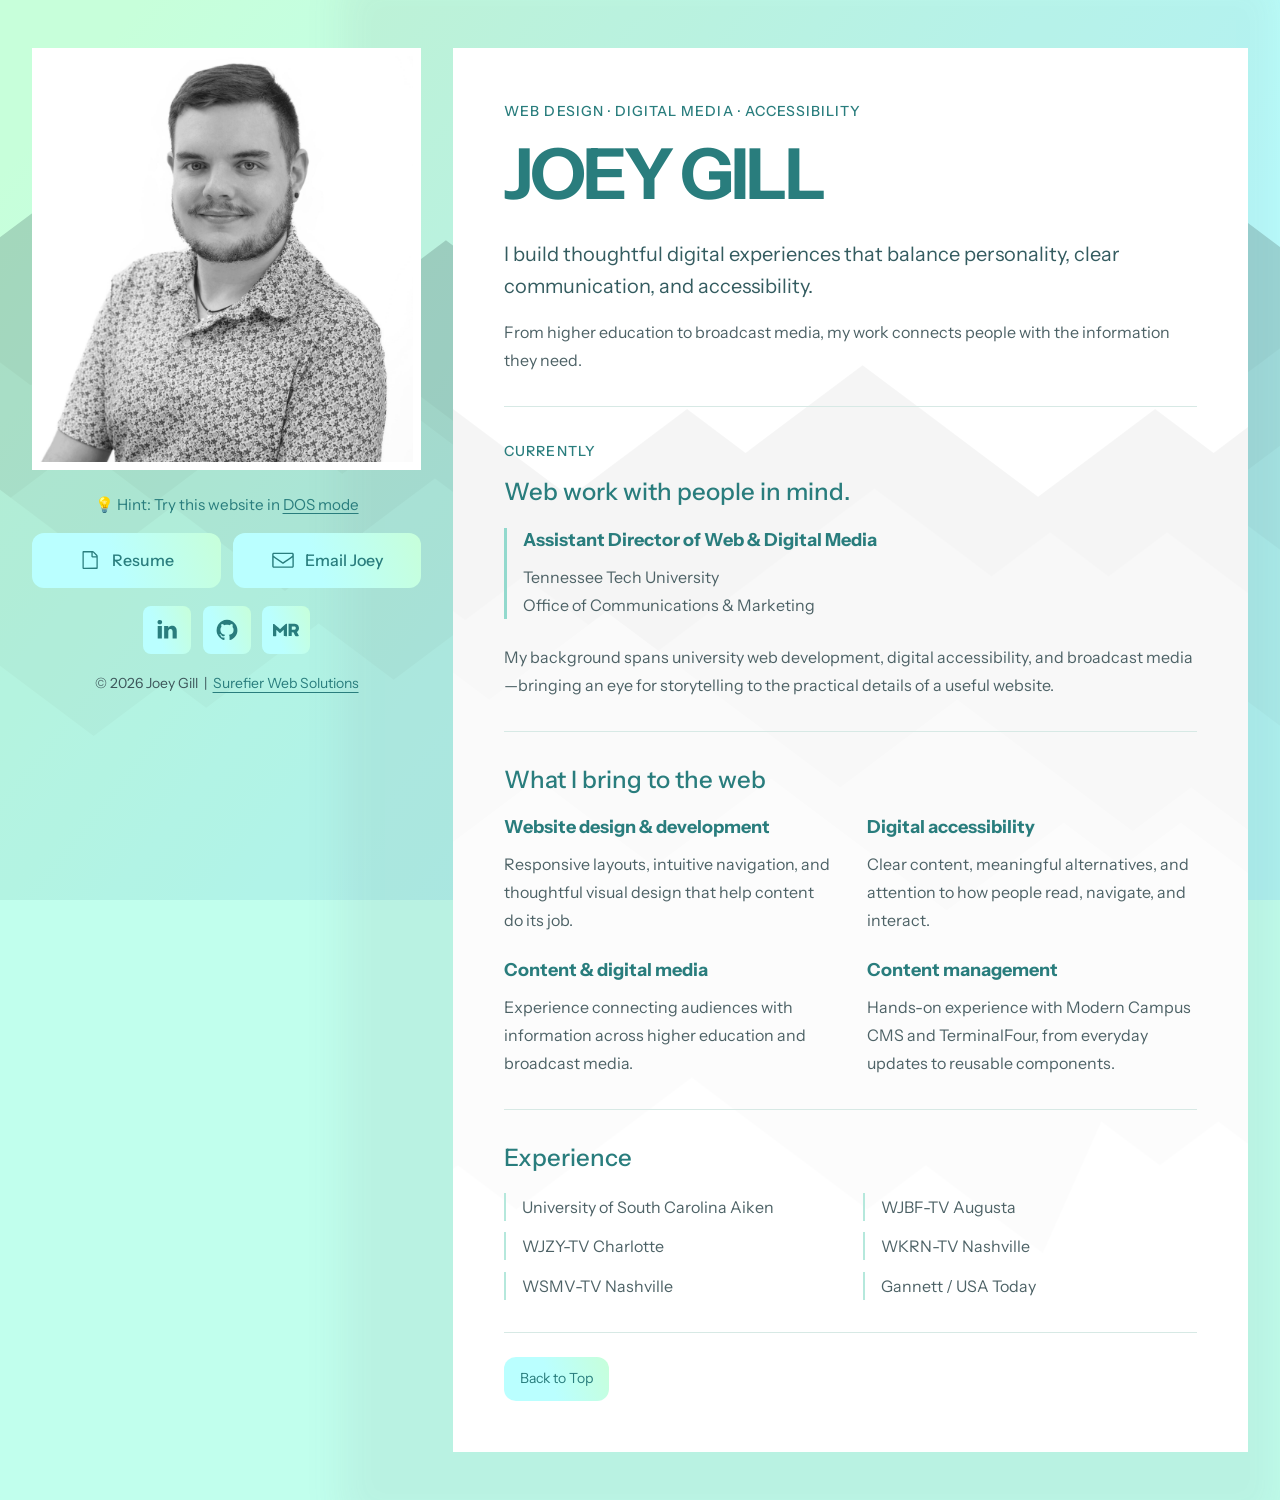
==== commit ac9cf403: "added DOS mode" ====
--- a/index.html
+++ b/index.html
@@ -8,7 +8,12 @@
 		<link href="https://fonts.googleapis.com/css2?display=swap&family=Instrument+Sans:ital,wght@0,400;0,500;0,700;1,400;1,500;1,700&family=Inter:ital,wght@0,300;0,500;1,300;1,500" rel="stylesheet" type="text/css" />
 		
 		<noscript><link rel="stylesheet" href="assets/noscript.css" /></noscript>
-	<link rel="icon" type="image/svg+xml" href="assets/favicon.svg"><link rel="stylesheet" href="assets/layout.css"></head><body><a class="skip" href="#main">Skip to content</a><main id="main" class="page"><aside class="profile" aria-label="Portrait and contact links"><img class="portrait" src="assets/images/image01.jpg" alt="Joey Gill" width="1980" height="2155"><div class="profile-links"><ul id="buttons01" class="buttons-component instance-1 style-1">
+	<link rel="icon" type="image/svg+xml" href="assets/favicon.svg"><link rel="stylesheet" href="assets/layout.css"></head><body><a class="skip" href="#main">Skip to content</a><main id="main" class="page"><aside class="profile" aria-label="Portrait and contact links"><img class="portrait" src="assets/images/image01.jpg" alt="Joey Gill" width="1980" height="2155"><div class="profile-links"><p style="margin: 0 0 1rem; text-align: center; font-size: 0.95rem; line-height: 1.5; color: #297d7d;">
+		💡 Hint: Try this website in
+		<a href="/dos" style="color: inherit; text-decoration: underline; text-underline-offset: 3px;">
+			DOS mode
+		</a>
+	</p><ul id="buttons01" class="buttons-component instance-1 style-1">
 										<li>
 											<a href="https://drive.google.com/file/d/1wkfgF1ts8yuss76VsSdDAtjUabDiiy1A/view?usp=sharing" class="n01"><svg viewBox="0 0 40 40" aria-labelledby="buttons01-icon-1-title"><title id="buttons01-icon-1-title">Document (Alt)</title><path d="M31.8,11.4c0.3,0.3,0.6,0.7,0.8,1.3s0.3,1,0.3,1.5v19.1c0,0.4-0.2,0.8-0.5,1.1c-0.3,0.3-0.7,0.5-1.1,0.5H9.1 c-0.4,0-0.8-0.2-1.1-0.5c-0.3-0.3-0.5-0.7-0.5-1.1V6.7c0-0.4,0.2-0.8,0.5-1.1c0.3-0.3,0.7-0.5,1.1-0.5h14.9c0.4,0,0.9,0.1,1.5,0.3 c0.5,0.2,1,0.5,1.3,0.8L31.8,11.4z M24.5,7.4v6.2h6.2c-0.1-0.3-0.2-0.5-0.4-0.7l-5.2-5.2C25,7.6,24.8,7.5,24.5,7.4z M30.8,32.7v-17 h-6.9c-0.4,0-0.8-0.2-1.1-0.5c-0.3-0.3-0.5-0.7-0.5-1.1V7.3H9.6v25.5L30.8,32.7L30.8,32.7z"/></svg><span class="label">Resume</span></a>
 										</li><li>
@@ -54,4 +59,4 @@
 												<p>Gannett / USA Today</p>
 											</li>
 										</ul>
-									</div></section><footer><a class="back-top" href="#main">Back to Top</a></footer></div></main><script src="assets/mobile-layout.js"></script></body></html>
+									</div></section><footer><a class="back-top" href="#main">Back to Top</a></footer></div></main><script src="assets/mobile-layout.js"></script></body></html>
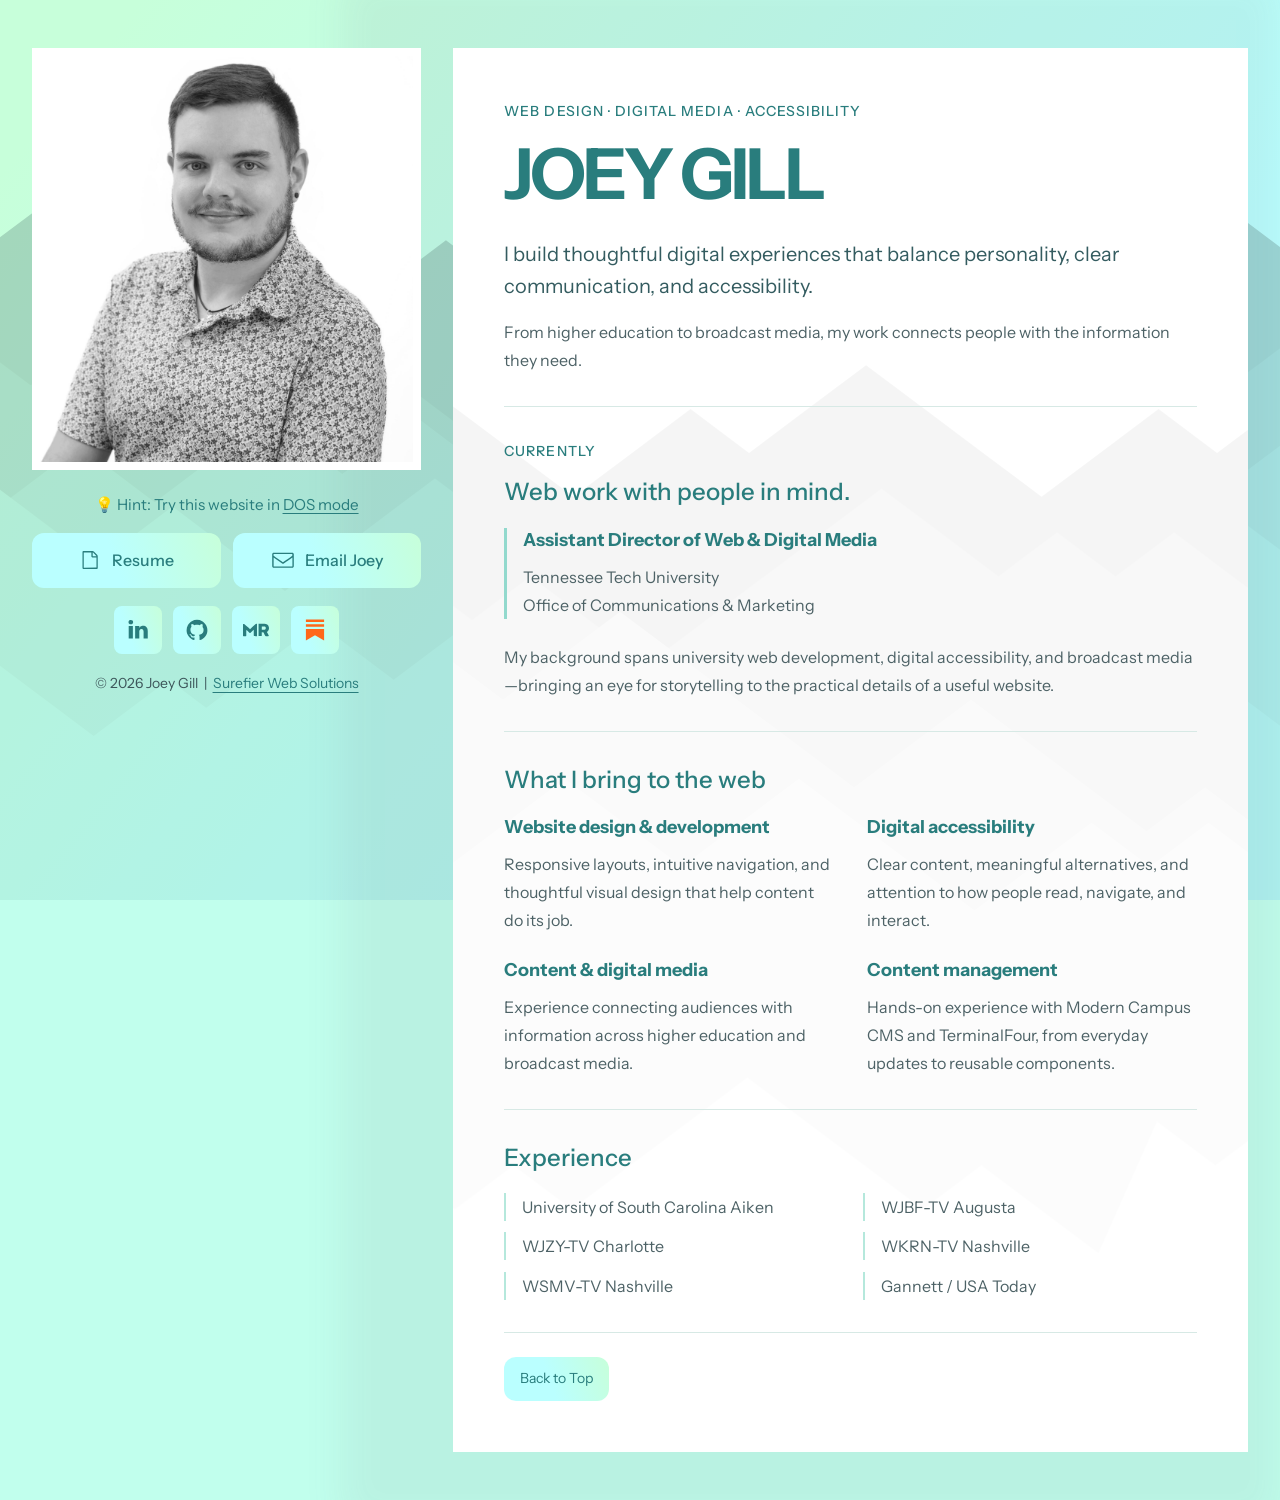
==== commit 35fc7e5e: "Added Substack" ====
--- a/index.html
+++ b/index.html
@@ -42,7 +42,12 @@
 												<svg viewBox="0 0 40 40" aria-labelledby="icons02-icon-4-title"><title id="icons02-icon-4-title">Muck Rack</title><path d="M10.78,18.67c2.69-2.47,5.32-4.83,7.87-7.27c0.85-0.82,1.73-1.02,2.87-0.75c0,6.21,0,12.41,0,18.79 c-1.51,0-3.02,0.03-4.52-0.04c-0.16-0.01-0.42-0.57-0.42-0.87c-0.03-2.53-0.02-5.06-0.02-7.59c0-0.32,0-0.64,0-1.18 c-0.4,0.32-0.66,0.52-0.91,0.74c-1.34,1.17-2.7,2.33-4.01,3.54c-0.62,0.58-1.11,0.61-1.74,0.01c-1.27-1.2-2.6-2.34-3.91-3.51 c-0.23-0.21-0.49-0.4-0.88-0.72c-0.02,0.51-0.05,0.84-0.05,1.18c0,2.5-0.03,4.99,0.01,7.49c0.01,0.79-0.26,1.01-1.01,0.98 c-1.1-0.05-2.2-0.03-3.31-0.01C0.22,29.48,0,29.29,0,28.74c0.01-5.84,0-11.67,0.02-17.51c0-0.22,0.2-0.62,0.28-0.62 c0.68,0.07,1.53-0.01,1.98,0.37c2.03,1.71,3.95,3.55,5.91,5.34C9.03,17.09,9.87,17.85,10.78,18.67z M28.84,23.64 c0,2.01,0,3.84,0,5.75c-1.66,0-3.23,0-4.89,0c0-6.25,0-12.48,0-18.86c0.34,0,0.68,0,1.03,0c2.66,0,5.32,0,7.98,0 c3.36,0,5.71,1.54,6.65,4.36c1.01,3.03,0.03,6.05-2.59,8.01c-0.08,0.06-0.17,0.1-0.31,0.19c0.92,1.65,1.8,3.23,2.68,4.81 c0.68,1.22,0.49,1.58-0.86,1.58c-1.1,0-2.21-0.03-3.31,0.01c-0.57,0.02-0.89-0.19-1.12-0.7c-0.67-1.44-1.44-2.83-2.06-4.29 c-0.3-0.7-0.7-0.92-1.4-0.85C30.09,23.68,29.54,23.64,28.84,23.64z M28.91,19.49c1.51,0,2.9,0.04,4.29-0.01 c1.04-0.04,1.77-0.94,1.87-2.14c0.11-1.23-0.47-2.46-1.45-2.55c-1.56-0.14-3.14-0.04-4.72-0.04C28.91,16.36,28.91,17.87,28.91,19.49 z"/></svg>
 												<span class="label">Muck Rack</span>
 											</a>
-										</li>
+										</li><li>
+											<a class="n05" href="https://substack.com/@joeymgill">
+												<svg viewBox="0 0 40 40" aria-labelledby="icons02-icon-5-title"><title id="icons02-icon-5-title">Substack</title><path fill="#FF6719" d="M6 4h28v3.7H6z M6 11.2h28v3.7H6z M6 18.3h28V36l-14-7.8L6 36z"/></svg>
+												<span class="label">Substack</span>
+											</a>
+									</li>
 									</ul><p class="copyright">© 2026 Joey Gill&nbsp;&nbsp;|&nbsp;&nbsp;<a href="https://surefier.com" target="_blank">Surefier Web Solutions</a></p></div></aside><div class="content"><header><p class="eyebrow">Web design · Digital media · Accessibility</p><h1>Joey Gill</h1><p class="intro">I build thoughtful digital experiences that balance personality, clear communication, and accessibility.</p><p>From higher education to broadcast media, my work connects people with the information they need.</p></header><section aria-labelledby="current-title"><p class="eyebrow">Currently</p><h2 id="current-title">Web work with people in mind.</h2><div class="current-role"><h3>Assistant Director of Web &amp; Digital Media</h3><p>Tennessee Tech University<br>Office of Communications &amp; Marketing</p></div><p>My background spans university web development, digital accessibility, and broadcast media—bringing an eye for storytelling to the practical details of a useful website.</p></section><section aria-labelledby="expertise-title"><h2 id="expertise-title">What I bring to the web</h2><div class="expertise"><article><h3>Website design &amp; development</h3><p>Responsive layouts, intuitive navigation, and thoughtful visual design that help content do its job.</p></article><article><h3>Digital accessibility</h3><p>Clear content, meaningful alternatives, and attention to how people read, navigate, and interact.</p></article><article><h3>Content &amp; digital media</h3><p>Experience connecting audiences with information across higher education and broadcast media.</p></article><article><h3>Content management</h3><p>Hands-on experience with Modern Campus CMS and TerminalFour, from everyday updates to reusable components.</p></article></div></section><section aria-labelledby="experience-title"><h2 id="experience-title">Experience</h2><div id="list01" class="list-component instance-1">
 										<ul>
 											<li>
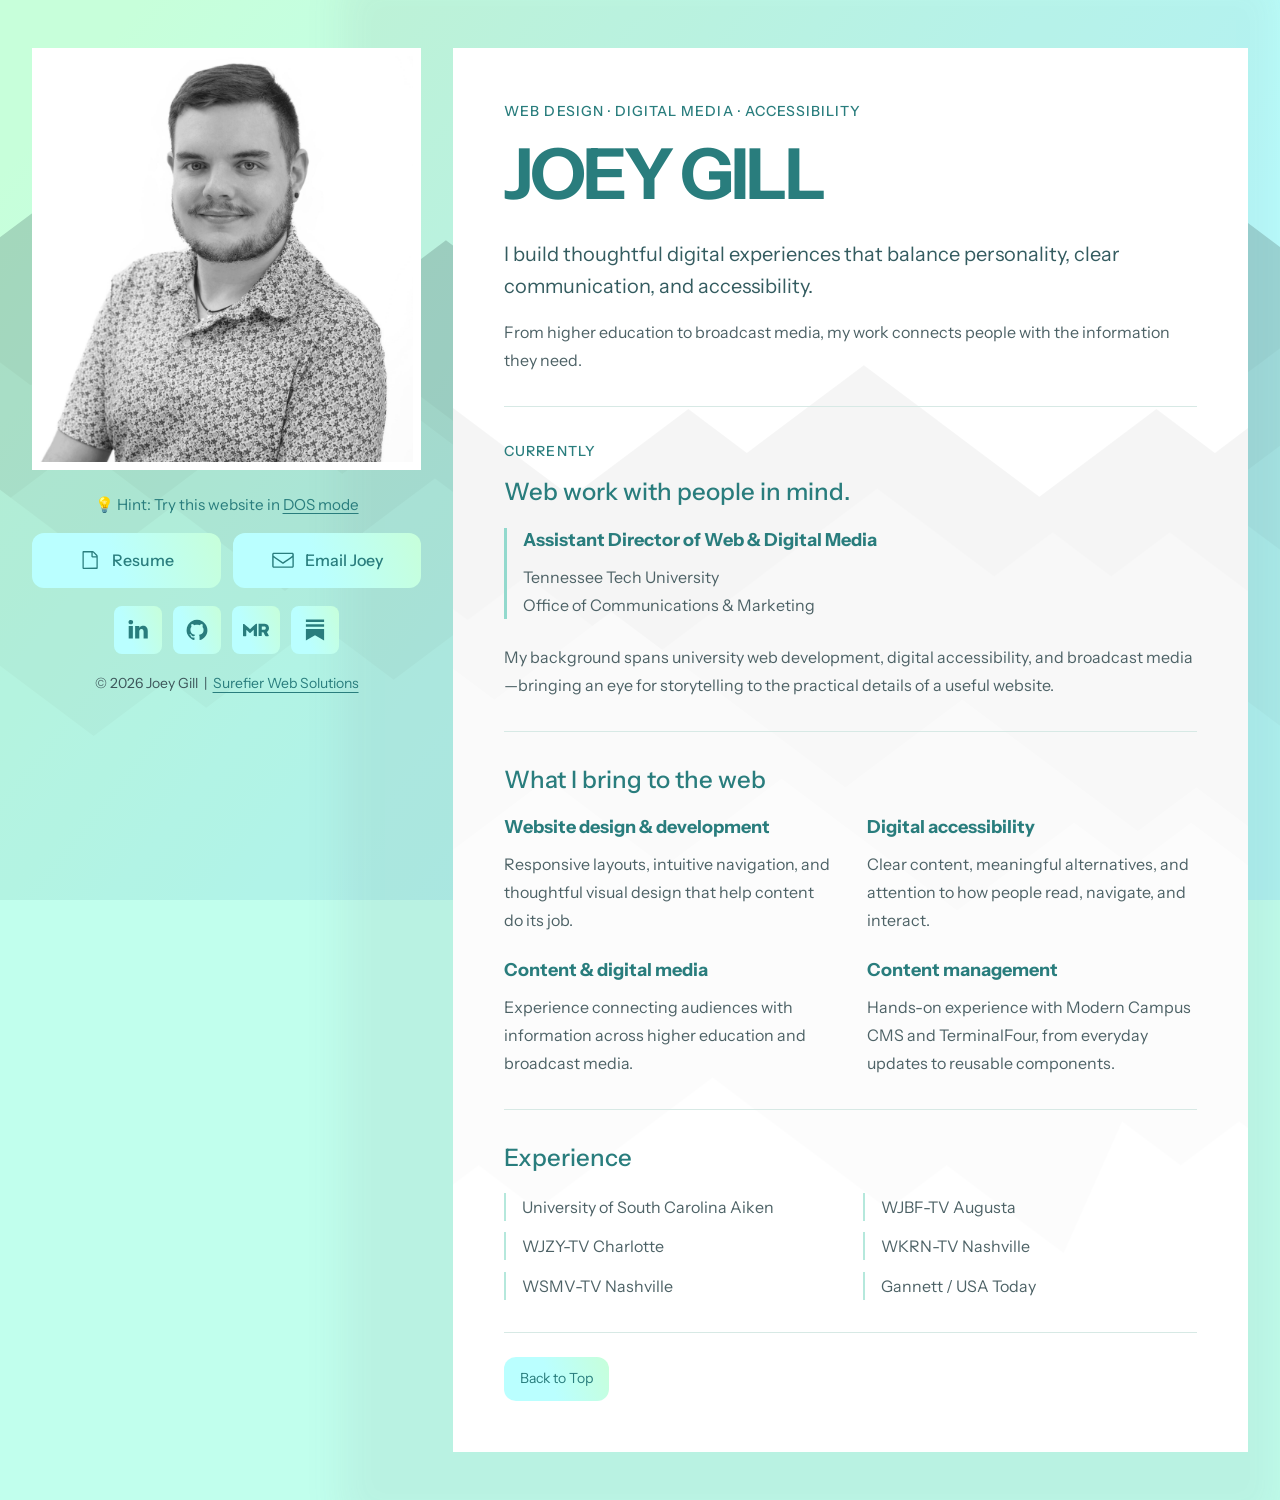
==== commit 11b49f2d: "Modified Substack icon" ====
--- a/index.html
+++ b/index.html
@@ -44,7 +44,7 @@
 											</a>
 										</li><li>
 											<a class="n05" href="https://substack.com/@joeymgill">
-												<svg viewBox="0 0 40 40" aria-labelledby="icons02-icon-5-title"><title id="icons02-icon-5-title">Substack</title><path fill="#FF6719" d="M6 4h28v3.7H6z M6 11.2h28v3.7H6z M6 18.3h28V36l-14-7.8L6 36z"/></svg>
+												<svg viewBox="0 0 40 40" aria-labelledby="icons02-icon-5-title"><title id="icons02-icon-5-title">Substack</title><path d="M6 4h28v3.7H6z M6 11.2h28v3.7H6z M6 18.3h28V36l-14-7.8L6 36z"/></svg>
 												<span class="label">Substack</span>
 											</a>
 									</li>
